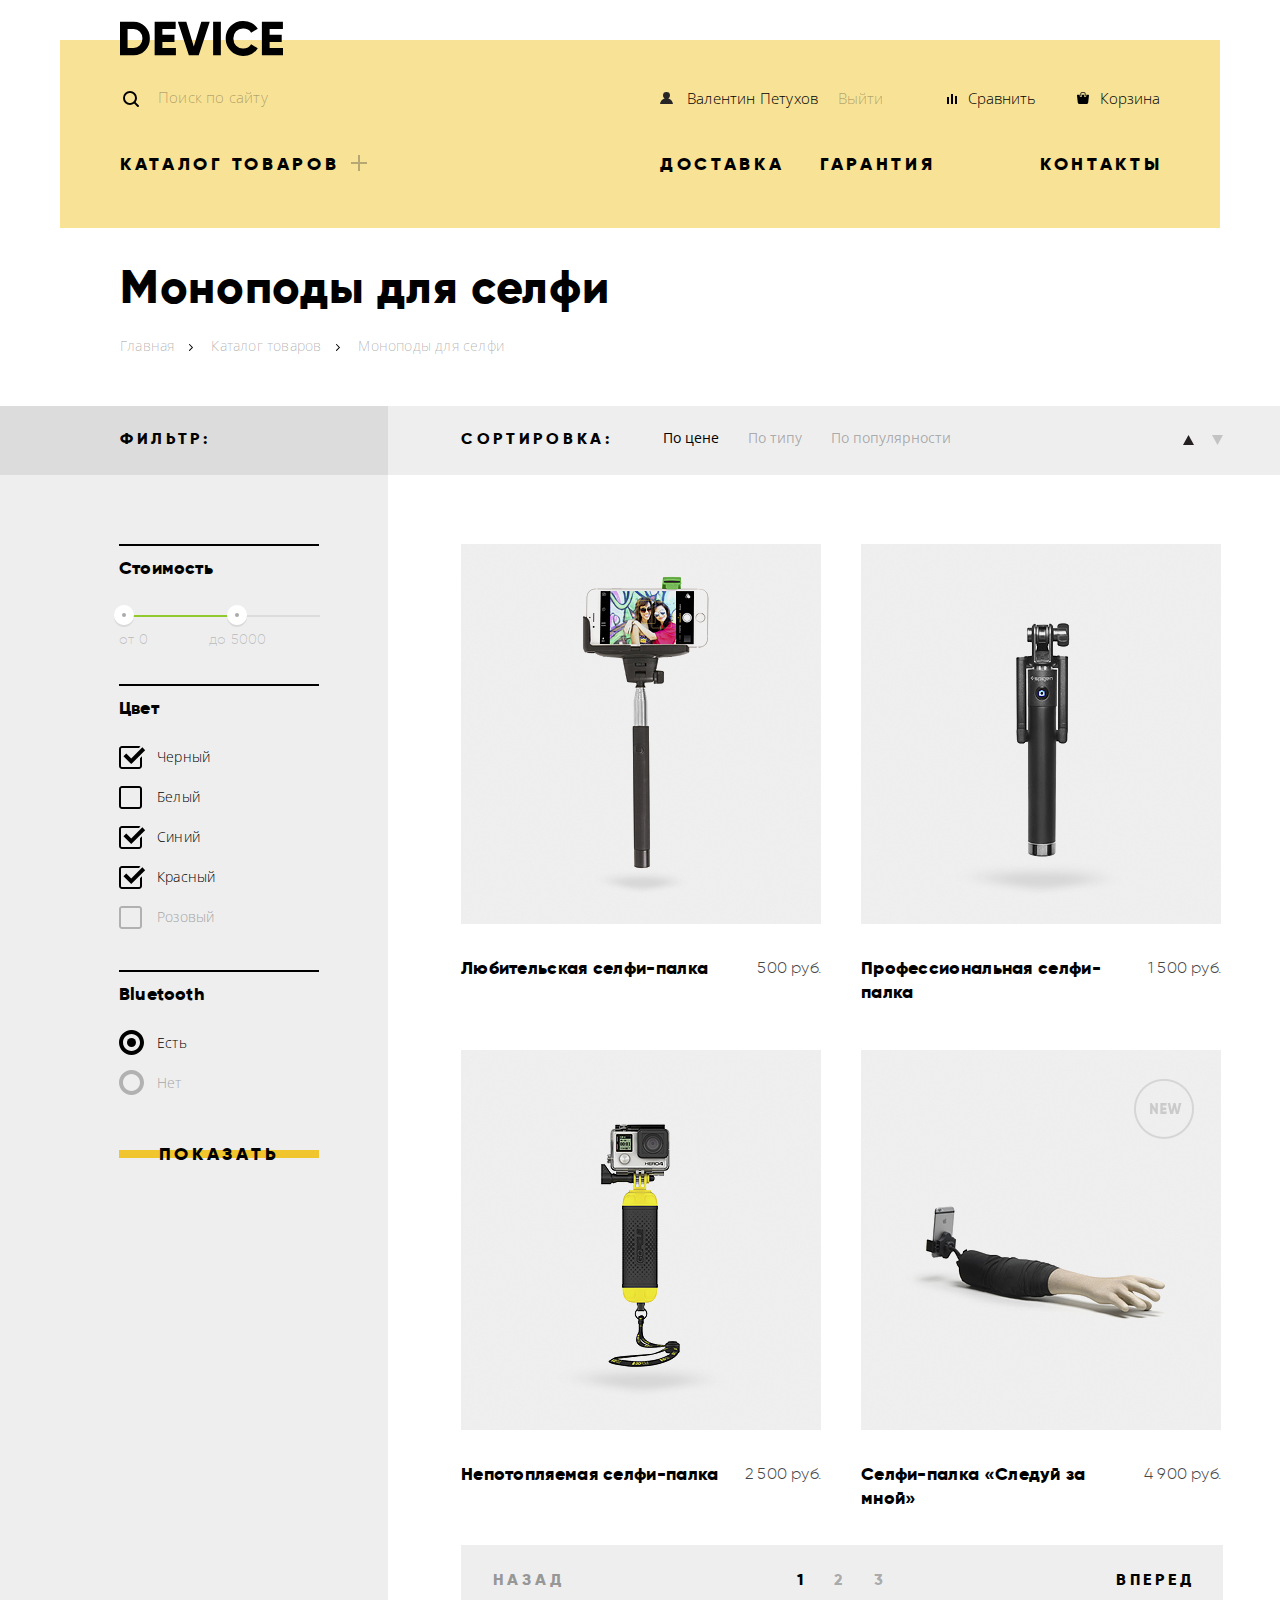
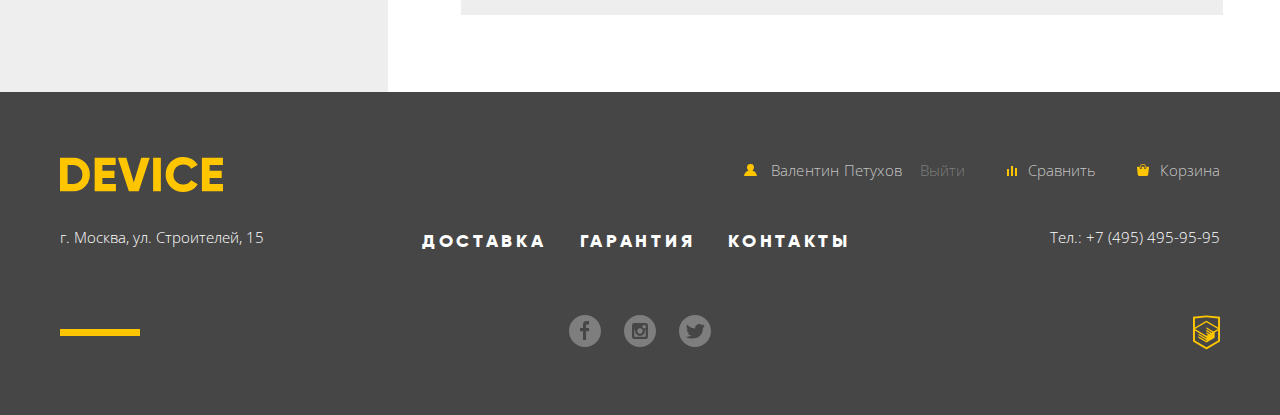
==== catalog.html @ 921cf460 "Добавляет и подключает минифицированный style.css" ====
<!DOCTYPE html>
<html lang="ru">
  <head>
    <meta charset="utf-8">
    <title>HTML Academy: Девайс - Каталог</title>
    <link href="https://fonts.googleapis.com/css?family=Open+Sans:300,400&display=swap&subset=cyrillic" rel="stylesheet">
    <link href="css/normalize.css" rel="stylesheet">
    <link href="css/style-min.css" rel="stylesheet">
  </head>
  <body>
    <header class="main-header container">
      <div class="background-wrapper">
        <nav class="main-index-navigation">
          <a class="header-logo" href="index.html">
            <img src="img/logo-device.svg" width="163" height="35" alt="Логотип интернет-магазина «Девайс»">
          </a>
        </nav>

        <div class="header-row header-first-row">
          <form class="site-search" action="https://echo.htmlacademy.ru" method="get">
            <input class="search-input" id="site-search-id" type="search" name="site-search" required>
            <label for="site-search-id">Поиск по сайту</label>
            <button class="search-button" type="submit" name="site-search-button"><span>Найти</span></button>
          </form>

          <div class="header-right-column">
            <div class="header-user-account">
              <a class="user-profile" href="#">Валентин Петухов</a>
              <a class="user-logout" href="#">Выйти</a>
            </div>
            <ul class="header-shoping-functions">
              <li class="compare-function-item"><a class="compare-link" href="#">Сравнить</a></li>
              <li class="shoping-function-item"><a class="cart-link" href="#">Корзина</a></li>
            </ul>
          </div>
        </div>

        <div class="header-row header-second-row">
          <nav class="main-site-navigation">
            <ul>
              <li class="header-catalog-menu"><a class="catalog-menu-link" href="#">Каталог товаров</a>
                <div class="products-navigation-wrapper">
                  <ul class="products-navigation">
                    <li><a href="#">Виртуальная реальность</a></li>
                    <li><a class="current-page">Моноподы для селфи</a></li>
                    <li><a href="#">Экшн-камеры</a></li>
                  </ul>
                  <ul class="products-navigation">
                    <li><a href="#">Фитнес-браслеты</a></li>
                    <li><a href="#">Умные часы</a></li>
                  </ul>
                  <ul class="products-navigation">
                    <li><a href="#">Квадрокоптеры</a></li>
                  </ul>
                </div>
              </li>
            </ul>
          </nav>

          <div class="header-right-column">
            <ul class="header-services">
              <li><a href="#">Доставка</a></li>
              <li><a href="#">Гарантия</a></li>
            </ul>

            <p class="header-contacts"><a href="#">Контакты</a></p>
          </div>
        </div>
      </div>
    </header>

    <main>
      <div class="container">
        <h1 class="page-title">Моноподы для селфи</h1>
        <ul class="breadcrumbs">
          <li><a href="index.html">Главная</a></li>
          <li><a href="catalog.html">Каталог товаров</a></li>
          <li class="breadcrumbs-current">Моноподы для селфи</li>
        </ul>
      </div>

      <div class="catalog-background-wrapper">
        <div class="container">
          <div class="catalog-columns-wrapper">
            <section class="filters">
              <h2>Фильтр:</h2>
              <form class="filters-form" action="https://echo.htmlacademy.ru" method="get">
                <fieldset class="price-filter">
                  <legend>Стоимость</legend>
                  <div class="range-filter">
                    <div class="range-filter-controls">
                      <div class="scale">
                        <div class="bar"></div>
                      </div>
                      <div class="toggle toggle-min"></div>
                      <div class="toggle toggle-max"></div>
                    </div>
                    <div class="range-filter-price">
                      <label class="min-price">от <input type="text" name="min-price" value="0"></label>
                      <label class="max-price">до <input type="text" name="max-price" value="5000"></label>
                    </div>
                  </div>
                </fieldset>

                <fieldset class="color-filter">
                  <legend>Цвет</legend>
                  <ul>
                    <li>
                      <input id="color-black-id" class="visually-hidden filter-input filter-input-checkbox" type="checkbox" name="color-black" checked>
                      <label for="color-black-id">Черный</label>
                    </li>
                    <li>
                      <input id="color-white-id" class="visually-hidden filter-input filter-input-checkbox" type="checkbox" name="color-white">
                      <label for="color-white-id">Белый</label>
                    </li>
                    <li>
                      <input id="color-blue-id" class="visually-hidden filter-input filter-input-checkbox" type="checkbox" name="color-blue" checked>
                      <label for="color-blue-id">Синий</label>
                    </li>
                    <li>
                      <input id="color-red-id" class="visually-hidden filter-input filter-input-checkbox" type="checkbox" name="color-red" checked>
                      <label for="color-red-id">Красный</label>
                    </li>
                    <li>
                      <input id="color-pink-id" class="visually-hidden filter-input filter-input-checkbox" type="checkbox" name="color-pink" disabled>
                      <label for="color-pink-id">Розовый</label>
                    </li>
                  </ul>
                </fieldset>

                <fieldset class="bluetooth-filter">
                  <legend>Bluetooth</legend>
                  <ul>
                    <li>
                      <input id="bluetooth-yes-id" class="visually-hidden filter-input filter-input-radio" type="radio" name="bluetooth-group" value="bluetooth-yes" checked>
                      <label for="bluetooth-yes-id">Есть</label>
                    </li>
                    <li>
                      <input id="bluetooth-no-id" class="visually-hidden filter-input filter-input-radio" type="radio" name="bluetooth-group" value="bluetooth-no" disabled>
                      <label for="bluetooth-no-id">Нет</label>
                    </li>
                  </ul>
                </fieldset>
                <button class="button filters-button" type="submit" name="filter-button"><span>Показать</span></button>
              </form>
            </section>

            <div class="catalog-right-column">
              <section class="sort">
                <h2>Сортировка:</h2>
                <ul class="sort-type-list">
                  <li class="sort-type-current"><a>По цене</a></li>
                  <li><a href="#">По типу</a></li>
                  <li><a href="#">По популярности</a></li>
                </ul>
                <ul class="sort-rank-list">
                  <li>
                    <a class="sort-rank-arrow-up sort-rank-current">
                      <span class="visually-hidden">По возрастанию</span>
                    </a>
                  </li>
                  <li>
                    <a class="sort-rank-arrow-down" href="#">
                      <span class="visually-hidden">По убыванию</span>
                    </a>
                  </li>
                </ul>
              </section>

              <div class="catalog-pagination-wrapper">
                <section class="catalog">
                  <h2 class="visually-hidden">Каталог товаров</h2>
                  <ul class="catalog-list">
                    <li class="catalog-item">
                      <div class="catalog-item-row">
                        <a class="catalog-item-heading" href="#"><h3>Любительская селфи-палка</h3></a>
                        <p class="catalog-item-price">500 руб.</p>
                      </div>
                      <div class="catalog-item-image">
                        <img src="img/product-selfie-amat.jpg" width="360" height="380" alt="Фотография любительской селфи-палки">
                        <ul class="catalog-item-hover">
                          <li><a class="button cart-button" href="#">В корзину</a></li>
                          <li><a class="compare" href="#">Добавить к сравнению</a></li>
                        </ul>
                      </div>
                    </li>
                    <li class="catalog-item catalog-selfie-pro">
                      <div class="catalog-item-row">
                        <a class="catalog-item-heading" href="#"><h3>Профессиональная селфи-палка</h3></a>
                        <p class="catalog-item-price">1 500 руб.</p>
                      </div>
                      <div class="catalog-item-image">
                        <img src="img/product-selfie-pro.jpg" width="360" height="380" alt="Фотография профессиональной селфи-палки">
                        <ul class="catalog-item-hover">
                          <li><a class="button cart-button" href="#">В корзину</a></li>
                          <li><a class="compare" href="#">Добавить к сравнению</a></li>
                        </ul>
                      </div>
                    </li>
                    <li class="catalog-item">
                      <div class="catalog-item-row">
                        <a class="catalog-item-heading" href="#"><h3>Непотопляемая селфи-палка</h3></a>
                        <p class="catalog-item-price">2 500 руб.</p>
                      </div>
                      <div class="catalog-item-image">
                        <img src="img/product-selfie-waterproof.jpg" width="360" height="380" alt="Фотография непотопляемой селфи-палки">
                        <ul class="catalog-item-hover">
                          <li><a class="button cart-button" href="#">В корзину</a></li>
                          <li><a class="compare" href="#">Добавить к сравнению</a></li>
                        </ul>
                      </div>
                    </li>
                    <li class="catalog-item catalog-item-new">
                      <div class="catalog-item-row">
                        <a class="catalog-item-heading" href="#"><h3>Селфи-палка «Следуй за мной»</h3></a>
                        <p class="catalog-item-price">4 900 руб.</p>
                      </div>
                      <div class="catalog-item-image">
                        <img src="img/product-selfie-followme.jpg" width="360" height="380" alt="Фотография профессиональной селфи-палки «Следуй за мной»">
                        <ul class="catalog-item-hover">
                          <li><a class="button cart-button" href="#">В корзину</a></li>
                          <li><a class="compare" href="#">Добавить к сравнению</a></li>
                        </ul>
                      </div>
                    </li>
                  </ul>
                </section>

                <div class="pagination">
                  <a class="pagination-button pagination-button-disabled">Назад</a>
                  <ul class="pagination-list">
                    <li class="pagination-item pagination-item-current"><a>1</a></li>
                    <li class="pagination-item"><a href="#">2</a></li>
                    <li class="pagination-item"><a href="#">3</a></li>
                  </ul>
                  <a class="pagination-button" href="#">Вперед</a>
                </div>
              </div>
            </div>
          </div>
        </div>
      </div>
    </main>

    <footer class="main-footer">
      <div class="container">
        <div class="footer-row footer-first-row">
          <a class="footer-logo" href="index.html">
            <img src="img/logo-device-orange.svg" width="163" height="35" alt="Логотип интернет-магазина «Девайс»">
          </a>

          <div class="footer-first-row-right-column">
            <div class="footer-user-account">
              <a class="user-profile" href="#">Валентин Петухов</a>
              <a class="user-logout" href="#">Выйти</a>
            </div>
            <ul class="footer-shoping-functions">
              <li class="compare-function-item">
                <a class="compare-link" href="#">Сравнить</a>
              </li>
              <li class="shoping-function-item">
                <a class="cart-link" href="#">Корзина</a>
              </li>
            </ul>
          </div>
        </div>

        <div class="footer-row footer-second-row">
          <div class="footer-adress">
            <p>г. Москва, ул. Строителей, 15</p>
          </div>

          <ul class="footer-info-menu">
            <li><a href="#">Доставка</a></li>
            <li><a href="#">Гарантия</a></li>
            <li><a href="#">Контакты</a></li>
          </ul>

          <div class="footer-communication">
            <a class="footer-phone-number" href="tel:+74954959595">Тел.: +7 (495) 495-95-95</a>
          </div>
        </div>

        <div class="footer-row footer-third-row">
          <ul class="footer-social">
            <li>
              <a class="social-button social-button-fb" href="#">
                <span class="visually-hidden">Фейсбук</span>
              </a>
            </li>
            <li>
              <a class="social-button social-button-inst" href="#">
                <span class="visually-hidden">Инстаграм</span>
              </a>
            </li>
            <li>
              <a class="social-button social-button-tw" href="#">
                <span class="visually-hidden">Твиттер</span>
              </a>
            </li>
          </ul>

          <a class="footer-copyright" href="https://htmlacademy.ru/intensive/htmlcss">
            <img src="img/logo-htmlacademy.svg" width="27" height="35" alt="Логотип «HTML Academy»">
          </a>
        </div>
      </div>
    </footer>
  </body>
</html>
---- css/style-min.css ----
@-webkit-keyframes autofill-search{to{color:inherit;background-color:#f7e296}}@-webkit-keyframes modal-open{0%{-webkit-transform:translateY(-2000px);transform:translateY(-2000px)}70%{-webkit-transform:translateY(30px);transform:translateY(30px)}90%{-webkit-transform:translateY(-10px);transform:translateY(-10px)}to{-webkit-transform:translateY(0);transform:translateY(0)}}@keyframes modal-open{0%{-webkit-transform:translateY(-2000px);transform:translateY(-2000px)}70%{-webkit-transform:translateY(30px);transform:translateY(30px)}90%{-webkit-transform:translateY(-10px);transform:translateY(-10px)}to{-webkit-transform:translateY(0);transform:translateY(0)}}@-webkit-keyframes modal-error{0%,to{-webkit-transform:translateX(0);transform:translateX(0)}10%,30%,50%,70%,90%{-webkit-transform:translateX(-10px);transform:translateX(-10px)}20%,40%,60%,80%{-webkit-transform:translateX(10px);transform:translateX(10px)}}@keyframes modal-error{0%,to{-webkit-transform:translateX(0);transform:translateX(0)}10%,30%,50%,70%,90%{-webkit-transform:translateX(-10px);transform:translateX(-10px)}20%,40%,60%,80%{-webkit-transform:translateX(10px);transform:translateX(10px)}}@-webkit-keyframes autofill-write{to{color:inherit;background-color:#fff}}@font-face{font-family:"Gilory";font-style:normal;font-weight:300;src:local("Gilory"),url(../fonts/gilroylight.woff2) format("woff2"),url(../fonts/gilroylight.woff) format("woff")}@font-face{font-family:"Gilory";font-style:normal;font-weight:800;src:local("Gilory"),url(../fonts/gilroyextrabold.woff2) format("woff2"),url(../fonts/gilroyextrabold.woff) format("woff")}body{min-width:1200px;margin:0;padding:0;font-family:"Open Sans",Arial,sans-serif;font-size:15px;line-height:30px;font-weight:300;color:#000;background-color:#fff}.container{width:1160px;margin:0 auto;padding:0 20px}a{text-decoration:none}img{max-width:100%;height:auto}.visually-hidden:not(:focus):not(:active),input[type=checkbox].visually-hidden,input[type=radio].visually-hidden{position:absolute;width:1px;height:1px;margin:-1px;border:0;padding:0;white-space:nowrap;-webkit-clip-path:inset(100%);clip-path:inset(100%);clip:rect(0 0 0 0);overflow:hidden}.button{display:inline-block;min-height:40px;padding:0;font-family:"Gilory",Arial,sans-serif;font-size:18px;line-height:24px;font-weight:800;color:#000;text-align:center;vertical-align:middle;text-transform:uppercase;letter-spacing:3.7px;background-color:transparent;background-image:-o-linear-gradient(transparent 16px,#f0c52e 16px,#f0c52e 24px,transparent 24px);background-image:linear-gradient(transparent 16px,#f0c52e 16px,#f0c52e 24px,transparent 24px);border:0;outline:0;cursor:pointer}.button>span,.search-button>span{position:relative;top:0;left:0}.button:focus,.button:hover,.categories-item a:active::before,.categories-item a:focus::before,.categories-item a:hover::before{background-color:#f0c52e}.button:active{color:rgba(0,0,0,.3)}.main-header{margin-top:21px}.main-header ul,main ul{margin:0;padding:0;list-style:none}.catalog h3,.main-header p{margin:0}.main-header a,.search-button{font:inherit;color:#000}.main-header a:focus,.main-header a:hover{color:rgba(0,0,0,.6)}.main-header a:active{color:rgba(0,0,0,.3)}.main-header .background-wrapper{background-color:#f7e296;background-image:-o-linear-gradient(#fff 19px,#f7e296 19px);background-image:linear-gradient(#fff 19px,#f7e296 19px)}.main-index-navigation{margin-bottom:19px}.main-header .header-logo{display:block;width:163px;height:35px;margin-left:60px}.header-logo img{width:163px;height:35px}.main-header .header-logo:focus,.main-header .header-logo:hover{opacity:.6}.header-logo img:active,.main-header .header-logo:active{opacity:.3}.main-header .header-logo-index:hover{opacity:1}.header-row{display:-webkit-box;display:-ms-flexbox;display:flex;-ms-flex-wrap:wrap;flex-wrap:wrap;-webkit-box-pack:justify;-ms-flex-pack:justify;justify-content:space-between;margin-right:60px;margin-left:60px}.header-first-row{margin-bottom:26px}.header-right-column,.site-search{display:-webkit-box;display:-ms-flexbox;display:flex}.header-right-column{-ms-flex-wrap:wrap;flex-wrap:wrap;-webkit-box-pack:justify;-ms-flex-pack:justify;justify-content:space-between;width:500px}.header-first-row .header-right-column{margin-top:8px}.site-search{position:relative;height:48px}.search-input{-webkit-box-sizing:border-box;box-sizing:border-box;padding-left:38px;padding-right:38px;width:356px;color:#000;background-color:#f7e296;border:0;border-bottom:2px solid transparent}.site-search::before{content:"";position:absolute;top:16px;left:3px;z-index:2;width:16px;height:16px;background-image:url(../img/icon-general-search.svg)}.search-input:invalid{-webkit-box-shadow:none;box-shadow:none;outline:0}.search-input::-webkit-search-cancel-button{display:none}.search-input::-ms-clear{width:0;height:0}.search-input:-webkit-autofill{-webkit-animation-name:autofill-search;-webkit-animation-fill-mode:both}.search-input[value=""]+label,.site-search label{position:absolute;top:7px;left:38px;color:rgba(0,0,0,.3);letter-spacing:.2px;pointer-events:none}.search-input:hover+label{color:rgba(0,0,0,.6)}.search-input:focus{color:#000;border-bottom:2px solid #000;outline:0}.search-input:focus+label,.search-input:valid+label{color:transparent}.search-button{display:none;padding:0 19px;text-align:center;vertical-align:middle;background-color:#f7e296;border:2px solid #000;cursor:pointer;outline:0}.search-button:focus,.search-button:hover{color:#fff;background-color:#000}.search-button:active{color:rgba(255,255,255,.3)}.search-button:active,.search-input:focus~.search-button{display:block}.search-button::before{content:"";position:absolute;bottom:0;left:0;z-index:1;display:none;width:356px;height:48px}.search-input:invalid~.search-button:active::before{display:block;background-color:#f7e296}.search-button:active::before{display:block;border-bottom:2px solid #000}.header-user-account{display:-webkit-box;display:-ms-flexbox;display:flex;-ms-flex-wrap:wrap;flex-wrap:wrap;width:260px}.header-user-account a:nth-child(2n-1){margin-right:20px;padding-left:27px;letter-spacing:.2px}.user-login,.user-profile{position:relative;display:block;margin-right:20px;padding-left:27px;letter-spacing:.2px}.user-login::before,.user-profile::before{content:"";position:absolute;top:9px;left:0;width:13px;height:12px;background-image:url(../img/icon-general-user.svg);background-repeat:no-repeat;background-position:0 0}.user-login:focus::before,.user-login:hover::before,.user-profile:focus::before,.user-profile:hover::before{opacity:.6}.user-login:active::before,.user-profile:active::before{opacity:.3}.categories-item a:active,.header-user-account .user-logout{color:rgba(0,0,0,.3)}.header-user-account .user-logout:focus,.header-user-account .user-logout:hover{color:#000}.header-user-account .user-logout:active{color:rgba(0,0,0,.5)}.header-shoping-functions{display:-webkit-box;display:-ms-flexbox;display:flex;-webkit-box-pack:justify;-ms-flex-pack:justify;justify-content:space-between;-ms-flex-wrap:wrap;flex-wrap:wrap;width:220px}.header-shoping-functions li:nth-child(2n){margin-right:0}.compare-function-item{margin-right:31px}.compare-function-item a,.shoping-function-item a{position:relative;display:block;padding-left:28px}.compare-link::before{content:"";position:absolute;top:11px;left:7px;width:10px;height:10px;background-image:url(../img/icon-general-compare.svg);background-repeat:no-repeat;background-position:0 0}.compare-link:focus::before,.compare-link:hover::before{opacity:.6}.compare-link:active::before{opacity:.3}.cart-link::before{content:"";position:absolute;top:9px;left:5px;width:12px;height:12px;background-image:url(../img/icon-general-cart.svg);background-repeat:no-repeat;background-position:0 0}.cart-link:focus::before,.cart-link:hover::before{opacity:.6}.cart-link:active::before,.categories-item-actioncam a:active::after,.categories-item-fittracker a:active::after,.categories-item-quadcopter a:active::after,.categories-item-selfie a:active::after,.categories-item-smartwatch a:active::after,.categories-item-vr a:active::after{opacity:.3}.header-second-row{padding-bottom:52px}.main-site-navigation{width:500px;margin-top:3px;margin-right:40px}.main-site-navigation ul{-ms-flex-wrap:wrap;flex-wrap:wrap}.header-catalog-menu{position:relative}.header-catalog-menu:hover .products-navigation-wrapper,.main-site-navigation ul{display:-webkit-box;display:-ms-flexbox;display:flex}.header-catalog-menu>a,.header-contacts a,.header-services a{font-family:"Gilory",Arial,sans-serif;font-size:18px;line-height:24px;font-weight:800;letter-spacing:3.7px;text-transform:uppercase}.catalog-menu-link{display:block;width:225px;padding-right:25px}.catalog-menu-link::after{content:"";position:absolute;top:3px;right:3px;width:16px;height:16px;background-image:url(../img/icon-general-plus.svg);background-repeat:no-repeat;background-position:0 0;opacity:.3}.header-catalog-menu .current-page,.header-catalog-menu .current-page:hover{color:rgba(0,0,0,.3);cursor:default}.products-navigation-wrapper{position:absolute;top:20px;left:-60px;z-index:2;display:none;-ms-flex-wrap:wrap;flex-wrap:wrap;-webkit-box-align:start;-ms-flex-align:start;align-items:flex-start;width:1040px;min-height:100px;padding:30px 60px 12px;background-color:#f7e296}.header-catalog-menu .products-navigation{width:200px;margin-bottom:20px}.products-navigation:first-child{margin-right:40px}.products-navigation li{margin-bottom:5px}.products-navigation a{display:block}.header-second-row .header-right-column{margin-top:3px}.header-contacts,.header-second-row .header-services{display:-webkit-box;display:-ms-flexbox;display:flex;-ms-flex-wrap:wrap;flex-wrap:wrap}.header-second-row .header-services{width:360px;margin-right:20px}.header-services a{display:block;width:140px;margin-right:20px}.header-contacts{width:120px}.header-contacts a{display:block}.promo-slider-table .parameters-row,main p{margin:0;color:#464646;letter-spacing:.2px}.promo-slider{position:relative;min-height:520px;margin-bottom:72px;background-color:#f7e296;background-image:-o-linear-gradient(#f7e296 111px,#fff 111px);background-image:linear-gradient(#f7e296 111px,#fff 111px)}.promo-slider-controls{position:absolute;top:327px;right:80px;z-index:1;display:-webkit-box;display:-ms-flexbox;display:flex;-webkit-box-pack:justify;-ms-flex-pack:justify;justify-content:space-between;width:81px}.promo-slider-button,.promo-slider-button-current{width:12px;height:12px;background-color:transparent;background-image:url(../img/icon-promoslider-button-off.svg);background-repeat:no-repeat;background-position:0 0;border:0;cursor:pointer}.promo-slider-button-current{background-image:url(../img/icon-promoslider-button-on.svg)}.promo-slides-item{position:relative;display:none;-webkit-box-pack:justify;-ms-flex-pack:justify;justify-content:space-between}.promo-slides-item-show{display:-webkit-box;display:-ms-flexbox;display:flex}.promo-slides-item::before{content:"";position:absolute;top:37px;right:460px;width:100px;height:7px;background-color:#fff}.promo-slides-item::after{content:"";position:absolute;top:60px;right:45px;font-family:"Gilory",Arial,sans-serif;font-size:179.2px;font-weight:800;color:#fff;letter-spacing:3.5px}.promo-slide-selfie::after{content:"01"}.promo-slide-fittracker::after{content:"02"}.promo-slide-quadcopter::after{content:"03"}.promo-image{-webkit-box-sizing:border-box;box-sizing:border-box;width:50%;text-align:center}.promo-selfie-image{padding-right:15px}.promo-selfie-image img{width:384px;height:486px}.promo-fittracker-image{padding-right:2px;padding-top:12px}.promo-fittracker-image img{width:345px;height:485px}.promo-quadcopter-image{padding-left:8px;padding-top:65px}.promo-quadcopter-image img{width:526px;height:334px}.promo-slider-right-column{-webkit-box-sizing:border-box;box-sizing:border-box;width:50%;padding-left:20px}.about-us h2,.categories-list a,.contacts h2,.promo-slider-slogan,.services-slider-heading,.shipping-companies-list{font-family:"Gilory",Arial,sans-serif;font-weight:800;color:#000}.promo-slider-table .values-row{font-family:"Gilory",Arial,sans-serif;color:#000}.promo-slider-slogan{position:relative;z-index:1;margin-top:79px;margin-bottom:19px;font-size:47px;line-height:56px;letter-spacing:.8px}.promo-slider-info{width:480px;margin-bottom:43px;letter-spacing:.1px}.promo-slide-fittracker .promo-slider-info,.promo-slide-quadcopter .promo-slider-info{width:455px}.promo-right-column-wrapper,.promo-slider-table tbody{display:-webkit-box;display:-ms-flexbox;display:flex;-webkit-box-orient:vertical;-webkit-box-direction:reverse;-ms-flex-direction:column-reverse;flex-direction:column-reverse}.promo-slider-table{border-collapse:collapse}.promo-slider-table td{width:157px}.promo-slider-table td:nth-child(2){width:137px}.promo-slider-table .parameters-row{font-size:13px;line-height:20px}.promo-slider-table .values-row{margin-bottom:5px;font-size:36px;line-height:48px;font-weight:300;letter-spacing:.2px}.promo-slide-info-button{width:220px;margin-bottom:50px;line-height:40px}.categories-of-products{margin-bottom:60px}.categories-list{display:-webkit-box;display:-ms-flexbox;display:flex;-webkit-box-pack:center;-ms-flex-pack:center;justify-content:center;-ms-flex-wrap:wrap;flex-wrap:wrap}.categories-item{position:relative;width:160px;margin-right:40px;margin-bottom:20px}.categories-item-quadcopter{margin-right:0}.categories-item a{display:block;font-size:18px;line-height:24px;letter-spacing:.2px}.categories-item-selfie a{width:125px;padding-right:35px}.categories-item a::before{content:"";display:block;width:160px;height:160px;margin-bottom:34px;background-color:rgba(240,197,46,.5)}.categories-item-actioncam a::after,.categories-item-selfie a::after,.categories-item-vr a::after{content:"";position:absolute;top:52px;left:31px;width:97px;height:55px;background-image:url(../img/icon-catolog-vr.svg);background-repeat:no-repeat;background-position:0 0}.categories-item-actioncam a::after,.categories-item-selfie a::after{top:41px;left:38px;width:86px;height:117px;background-image:url(../img/icon-catolog-selfie.svg)}.categories-item-actioncam a::after{top:38px;left:49px;width:71px;height:87px;background-image:url(../img/icon-catolog-actioncam.svg)}.categories-item-fittracker a::after,.categories-item-quadcopter a::after,.categories-item-smartwatch a::after{content:"";position:absolute;top:50px;left:28px;width:107px;height:65px;background-image:url(../img/icon-catalog-fittracker.svg);background-repeat:no-repeat;background-position:0 0}.categories-item-quadcopter a::after,.categories-item-smartwatch a::after{top:32px;left:55px;width:56px;height:98px;background-image:url(../img/icon-catolog-smartwatch.svg)}.categories-item-quadcopter a::after{top:49px;left:13px;width:132px;height:69px;background-image:url(../img/icon-catolog-quadcopter.svg)}.services-slider{margin-bottom:94px;padding-bottom:69px;background-color:#e5e5e5;background-image:-o-linear-gradient(#fff 100px,#e5e5e5 100px);background-image:linear-gradient(#fff 100px,#e5e5e5 100px)}.services-slider .container{display:-webkit-box;display:-ms-flexbox;display:flex}.services-slider-controls{width:277px;min-height:239px;padding-top:81px;border-right:7px solid #000}.services-slider-button{width:160px;margin-bottom:24px}.services-slider-button-current,.services-slider-button-current:hover,.services-slider-button:active{color:#f7e184;background-image:-webkit-gradient(linear,left top,left bottom,from(#000),to(#000));background-image:-o-linear-gradient(#000 0%,#000 100%);background-image:linear-gradient(#000 0%,#000 100%)}.services-slider-button-current,.services-slider-button-current:hover{width:277px;text-align:left;cursor:default}.services-slider-button-current span{display:inline-block;width:160px;line-height:40px;text-align:center;vertical-align:middle;background-color:#000}.services-list{padding-top:74px;padding-left:117px}.services-item{position:relative;display:none;padding-right:300px}.services-item-show{display:list-item}.services-item p{width:460px}.services-item-credit p{width:435px}.services-item-credit{padding-right:325px}.services-item-credit::after,.services-item-delivery::after,.services-item-warranty::after{content:"";position:absolute;top:11px;right:67px;width:136px;height:164px;background-image:url(../img/icon-serviceslider-delivery.svg);background-repeat:no-repeat;background-position:0 0}.services-item-credit::after,.services-item-warranty::after{top:-13px;right:47px;width:171px;height:195px;background-image:url(../img/icon-serviceslider-warranty.svg)}.services-item-credit::after{right:71px;width:156px;height:188px;background-image:url(../img/icon-serviceslider-credit.svg)}.about-us h2,.contacts h2,.services-slider-heading{margin:0;font-size:47px;line-height:48px;letter-spacing:.7px}.services-slider-heading{margin-bottom:31px}.brands-of-products{margin-bottom:83px}.brands-list{display:-webkit-box;display:-ms-flexbox;display:flex;-webkit-box-pack:center;-ms-flex-pack:center;justify-content:center;-ms-flex-wrap:wrap;flex-wrap:wrap}.brands-item{margin-right:40px}.brands-item img{width:260px;height:100px}.brands-item:nth-child(4n){margin-right:0}.brands-item a:active,.brands-item a:focus,.brands-item a:hover{display:block;background-color:transparent;background-position:0 0;background-repeat:no-repeat}.brands-item img:active,.brands-item img:focus,.brands-item img:hover{opacity:0}.brands-item-dji a:active,.brands-item-dji a:focus,.brands-item-dji a:hover{background-image:url(../img/brand-dji-color.png)}.brands-item-spgadgets a:active,.brands-item-spgadgets a:focus,.brands-item-spgadgets a:hover{background-image:url(../img/brand-spgadgets-color.png)}.brands-item-gopro a:active,.brands-item-gopro a:focus,.brands-item-gopro a:hover{background-image:url(../img/brand-gopro-color.png)}.brands-item-vive a:active,.brands-item-vive a:focus,.brands-item-vive a:hover{background-image:url(../img/brand-vive-color.png)}.brands-item a:active{opacity:.3}.info-columns{display:-webkit-box;display:-ms-flexbox;display:flex;-ms-flex-wrap:wrap;flex-wrap:wrap;margin-bottom:81px}.about-us,.contacts{position:relative;width:560px;padding-top:53px}.about-us::before,.contacts::before{content:"";position:absolute;top:0;left:0;width:80px;height:7px;background-color:#000}.about-us h2,.contacts h2{margin-bottom:43px}.about-us{margin-right:38px}.about-us p{width:460px;margin-bottom:31px;letter-spacing:.1px}.about-us .second-paragraph{margin-bottom:64px;letter-spacing:-.2px}.shipping-companies-list{margin-bottom:55px;font-size:16px;line-height:40px}.shipping-companies-list li{position:relative;padding-left:36px}.shipping-companies-list li::before{content:"";position:absolute;top:16px;left:0;width:4px;height:4px;border:2px solid #e5e5e5;border-radius:50%}.contacts p{margin-bottom:39px;letter-spacing:.1px}.contacts .map-link{display:block;margin-bottom:69px}.contacts .map-link,.map-link img{width:560px;height:222px}.info-sections-button{width:260px;line-height:40px}.filters h2,.filters-form legend,.page-title,.sort h2{font-family:"Gilory",Arial,sans-serif;font-weight:800;color:#000}.range-filter-price input,.range-filter-price label{font-family:"Gilory",Arial,sans-serif;color:#000}.catalog-item-price,.pagination{font-family:"Gilory",Arial,sans-serif}.pagination{font-weight:800;color:#000}.page-title{margin-top:35px;margin-left:60px;margin-bottom:23px;font-size:47px;line-height:48px;letter-spacing:.7px}.breadcrumbs{display:-webkit-box;display:-ms-flexbox;display:flex;-ms-flex-wrap:wrap;flex-wrap:wrap;margin-left:60px;margin-bottom:48px}.breadcrumbs li{position:relative;margin-right:37px;font-size:14px;line-height:24px;letter-spacing:.2px}.breadcrumbs li:last-child{margin-right:0}.breadcrumbs li::after{content:"";position:absolute;top:10px;right:-19px;width:4px;height:7px;background-image:url(../img/icon-breadcrumbs-arrow.svg);background-repeat:no-repeat;background-position:0 0}.breadcrumbs-current::after{display:none}.breadcrumbs a,.breadcrumbs-current{color:rgba(0,0,0,.3)}.breadcrumbs a:focus,.breadcrumbs a:hover{color:rgba(0,0,0,.6)}.breadcrumbs a:active{color:rgba(0,0,0,.1)}.breadcrumbs-current{cursor:default}.catalog-background-wrapper{background-color:#000;background-image:-o-linear-gradient(#dcdcdc 69px,#eee 69px),-o-linear-gradient(#eee 69px,#fff 69px);background-image:linear-gradient(#dcdcdc 69px,#eee 69px),linear-gradient(#eee 69px,#fff 69px);background-repeat:no-repeat,no-repeat;background-size:70% 100%,100% 100%}.catalog-columns-wrapper{display:-webkit-box;display:-ms-flexbox;display:flex}.filters,.pagination,.sort{background-color:#eee}.filters h2,.sort h2{min-height:48px;margin:0;font-size:16px;line-height:24px;text-transform:uppercase;letter-spacing:3.7px}.filters h2{width:268px;margin-bottom:69px;padding-top:21px;padding-left:60px;background-color:#dcdcdc}.filters-form{position:relative;padding-top:12px}.filters-form fieldset{position:relative;margin:0 0 10px;padding:0 0 35px;border:0}.filters-form .color-filter::after,.filters-form .price-filter::after,.filters-form::before{content:"";position:absolute;left:59px;width:200px;height:2px;background-color:#000}.filters-form::before{top:0}.filters-form .color-filter::after,.filters-form .price-filter::after{bottom:0}.filters-form legend{font-size:18px;line-height:24px;letter-spacing:.2px}.filters-form label{font-size:14px;line-height:40px;letter-spacing:.2px;cursor:pointer}.filters-form input:disabled+label{color:#a6a6a6;cursor:default}.filters-form .price-filter{padding-left:54px}.price-filter legend{margin-left:5px;margin-bottom:25px}.range-filter-controls{position:relative;width:200px;padding:10px 6px}.range-filter-controls .scale{height:2px;background-color:#dbdbdb}.range-filter-controls .bar{width:60%;height:2px;background-color:#91c92f}.range-filter-controls .toggle{position:absolute;top:0;left:0;width:20px;height:23px;background-image:url(../img/icon-filter-slider.svg);background-repeat:no-repeat;background-position:0 0;cursor:pointer}.range-filter-controls .toggle-min{top:0;left:113px}.range-filter-price,.range-filter-price label{display:-webkit-box;display:-ms-flexbox;display:flex}.range-filter-price{width:200px;margin-left:5px}.range-filter-price input,.range-filter-price label{font-size:14px;line-height:24px;font-weight:300;color:rgba(0,0,0,.2)}.range-filter-price label{width:90px;cursor:default}.range-filter-price input{-webkit-box-sizing:border-box;box-sizing:border-box;width:65px;height:24px;margin-left:3px;background-color:#eee;border:0}.filters-form .bluetooth-filter,.filters-form .color-filter{padding-left:59px}.bluetooth-filter legend,.color-filter legend{margin-bottom:17px}.bluetooth-filter label,.color-filter label{display:block;padding-left:38px}.bluetooth-filter li,.color-filter li{position:relative}.filter-input-checkbox+label::before{content:"";position:absolute;top:9px;left:0;width:23px;height:23px;background-image:url(../img/icon-filter-checkbox-off.svg);background-repeat:no-repeat;background-position:0 0}.filter-input-checkbox:checked+label::before{width:27px;background-image:url(../img/icon-filter-checkbox-on.svg)}.filter-input-checkbox:focus+label::before,.filter-input-checkbox:hover+label::before{opacity:.6}.filter-input-checkbox:active+label::before{width:27px;background-image:url(../img/icon-filter-checkbox-on.svg);opacity:1}.filter-input-checkbox:checked:active+label::before{background-image:url(../img/icon-filter-checkbox-off.svg)}.filter-input-checkbox:disabled+label::before{opacity:.25;cursor:default}.filter-input-checkbox:checked:disabled+label::before{width:27px;background-image:url(../img/icon-filter-checkbox-on.svg)}.filters-form .bluetooth-filter{padding-bottom:0;margin-bottom:31px}.filter-input-radio+label::before{content:"";position:absolute;top:7px;left:0;width:25px;height:25px;background-image:url(../img/icon-filter-radio-off.svg);background-repeat:no-repeat;background-position:0 0}.filter-input-radio:checked+label::before{background-image:url(../img/icon-filter-radio-on.svg)}.filter-input-radio:focus+label::before,.filter-input-radio:hover+label::before{opacity:.6}.filter-input-radio:active+label::before{background-image:url(../img/icon-filter-radio-on.svg);opacity:1}.filter-input-radio:checked:active+label::before{background-image:url(../img/icon-filter-radio-off.svg)}.filter-input-radio:disabled+label::before{background-image:url(../img/icon-filter-radio-off.svg);opacity:.25;cursor:default}.filter-input-radio:checked:disabled+label::before{background-image:url(../img/icon-filter-radio-on.svg)}.filters-button{width:200px;margin-left:59px}.sort{padding-top:21px}.sort h2{margin-right:50px;padding-left:73px}.sort,.sort-type-list{display:-webkit-box;display:-ms-flexbox;display:flex}.sort-rank-list,.sort-type-list{-ms-flex-wrap:wrap;flex-wrap:wrap}.sort-type-list{width:500px;margin-right:20px}.sort-type-list li{margin-right:29px}.sort-type-list a{display:block;margin-top:2px;font-size:14px;line-height:18px;font-weight:400;letter-spacing:0;color:rgba(0,0,0,.3)}.sort-type-list a:focus,.sort-type-list a:hover{color:rgba(0,0,0,.6)}.catalog-list a,.sort-type-current a,.sort-type-current a:hover,.sort-type-list a:active{color:#000}.sort-rank-list{display:-webkit-box;display:-ms-flexbox;display:flex;-webkit-box-pack:justify;-ms-flex-pack:justify;justify-content:space-between;width:40px}.sort-rank-arrow-down,.sort-rank-arrow-up{display:block;width:11px;height:10px;margin-top:8px;background-image:url(../img/icon-sort-up-arrow.svg);background-repeat:no-repeat;background-position:0 0;opacity:.2}.sort-rank-arrow-down{background-image:url(../img/icon-sort-down-arrow.svg)}.sort-rank-current{opacity:1}.sort-rank-arrow-down:focus,.sort-rank-arrow-down:hover{opacity:.4}.sort-rank-arrow-down:active{opacity:1}.catalog-pagination-wrapper{padding-bottom:77px;padding-left:73px;background-color:#fff}.catalog{padding-top:69px}.catalog-item,.catalog-list{display:-webkit-box;display:-ms-flexbox;display:flex}.catalog-list{-ms-flex-wrap:wrap;flex-wrap:wrap;-webkit-box-pack:justify;-ms-flex-pack:justify;justify-content:space-between;width:760px}.catalog-item-heading h3:active,.catalog-list a:active{color:rgba(0,0,0,.3)}.catalog-list h3{font-family:"Gilory",Arial,sans-serif;font-size:18px;font-weight:800;line-height:24px;letter-spacing:.3px}.catalog-item{-webkit-box-orient:vertical;-webkit-box-direction:normal;-ms-flex-direction:column;flex-direction:column;width:360px;margin-bottom:46px}.catalog-item,.catalog-item-new{position:relative}.catalog-item-new::before{content:"";position:absolute;top:28px;right:27px;width:60px;height:61px;background-image:url(../img/icon-product-new.png);background-repeat:no-repeat;background-position:0 0}.catalog-item:nth-last-child(-n+2){margin-bottom:35px}.catalog-item-row{display:-webkit-box;display:-ms-flexbox;display:flex;-webkit-box-pack:justify;-ms-flex-pack:justify;justify-content:space-between;-webkit-box-ordinal-group:2;-ms-flex-order:1;order:1}.catalog-item-heading{width:261px}.catalog-selfie-pro .catalog-item-heading{width:240px;padding-right:20px}.catalog-item-price{font-size:16px;line-height:24px;font-weight:300;color:#464646}.catalog-item-image{margin-bottom:32px;height:380px}.catalog-item-hover,.catalog-item-image img{width:360px;height:380px}.catalog-item-hover{position:absolute;top:0;left:0;display:none;-webkit-box-orient:vertical;-webkit-box-direction:normal;-ms-flex-direction:column;flex-direction:column;-webkit-box-pack:center;-ms-flex-pack:center;justify-content:center;-webkit-box-align:center;-ms-flex-align:center;align-items:center;background-color:rgba(238,238,238,.7)}.catalog-item-image:hover .catalog-item-hover{display:-webkit-box;display:-ms-flexbox;display:flex;cursor:pointer}.catalog-item-hover .cart-button{width:200px;margin-top:43px;margin-bottom:6px;line-height:40px}.catalog-item-hover .compare{font-size:13px;line-height:36px;letter-spacing:.2px;color:rgba(0,0,0,.5)}.catalog-item-hover .compare:focus,.catalog-item-hover .compare:hover{color:#000}.catalog-item-hover .compare:active{color:rgba(0,0,0,.2)}.pagination{display:-webkit-box;display:-ms-flexbox;display:flex;-webkit-box-pack:justify;-ms-flex-pack:justify;justify-content:space-between;-webkit-box-align:center;-ms-flex-align:center;align-items:center;min-height:70px;font-size:16px;line-height:24px;text-transform:uppercase;letter-spacing:3.7px}.pagination-button{-ms-flex-negative:0;flex-shrink:0;width:135px;padding:22px 0;text-align:center;color:#000}.pagination-button:focus,.pagination-button:hover{background-color:#d9d9d9}.pagination-button:active,.pagination-item a{color:rgba(0,0,0,.3)}.pagination .pagination-button-disabled,.pagination .pagination-button-disabled:hover{color:#979797;background-color:#eee;cursor:default}.pagination-list{display:-webkit-box;display:-ms-flexbox;display:flex;-webkit-box-pack:center;-ms-flex-pack:center;justify-content:center;-ms-flex-wrap:wrap;flex-wrap:wrap;min-width:90px;max-width:440px}.pagination-item{margin-right:27px}.pagination-item:last-child,.pagination-item:nth-child(12n){margin-right:0}.pagination-item a:focus,.pagination-item a:hover{color:rgba(0,0,0,.6)}.pagination-item a:active{color:#000}.pagination-item-current a,.pagination-item-current a:focus,.pagination-item-current a:hover{color:#000;cursor:default}.main-footer{background-color:#464646}.footer-first-row a,.footer-phone-number,.main-footer p{margin:0;color:#fff}.main-footer ul{margin:0;padding:0;list-style:none}.footer-row{display:-webkit-box;display:-ms-flexbox;display:flex;-webkit-box-pack:justify;-ms-flex-pack:justify;justify-content:space-between;-ms-flex-wrap:wrap;flex-wrap:wrap}.footer-first-row{padding-top:63px;margin-bottom:30px}.footer-first-row a{color:rgba(255,255,255,.7)}.footer-first-row a:focus,.footer-first-row a:hover{color:#fff}.footer-first-row a:active{color:rgba(255,255,255,.3)}.main-footer .footer-logo{display:block;width:163px;height:35px;margin-top:2px}.footer-logo img{width:163px;height:35px}.footer-first-row .footer-logo:focus,.footer-first-row .footer-logo:hover{opacity:.6}.footer-first-row .footer-logo:active,.footer-logo img:active{opacity:.3}.main-footer .footer-logo-index:hover{opacity:1}.footer-first-row-right-column,.footer-user-account{display:-webkit-box;display:-ms-flexbox;display:flex;-webkit-box-pack:end;-ms-flex-pack:end;justify-content:flex-end;width:800px}.footer-user-account{-ms-flex-wrap:wrap;flex-wrap:wrap;width:575px}.footer-user-account a{margin-right:35px;padding-left:28px}.footer-user-account .user-login::before,.footer-user-account .user-profile::before{left:1px;background-image:url(../img/icon-general-user-orange.svg);background-repeat:no-repeat;background-position:0 0}.footer-user-account .user-profile{margin-right:18px}.footer-user-account .user-logout{padding-left:0;color:rgba(255,255,255,.3)}.footer-user-account .user-logout:focus,.footer-user-account .user-logout:hover{color:#fff}.footer-user-account .user-logout:active{color:rgba(255,255,255,.5)}.footer-shoping-functions{display:-webkit-box;display:-ms-flexbox;display:flex;-webkit-box-pack:justify;-ms-flex-pack:justify;justify-content:space-between;-ms-flex-wrap:wrap;flex-wrap:wrap;width:220px}.footer-shoping-functions li:nth-child(2n){margin-right:0}.footer-shoping-functions .cart-link::before,.footer-shoping-functions .compare-link::before{background-image:url(../img/icon-general-compare-orange.svg);background-repeat:no-repeat;background-position:0 0}.footer-shoping-functions .cart-link::before{background-image:url(../img/icon-general-cart-orange.svg)}.footer-second-row{margin-bottom:62px}.footer-second-row a{letter-spacing:3.7px;text-transform:uppercase;color:#fff}.footer-second-row a:focus,.footer-second-row a:hover{color:rgba(255,255,255,.7)}.footer-second-row a:active,.footer-third-row a{color:rgba(255,255,255,.3)}.footer-communication,.main-footer .footer-info-menu{display:-webkit-box;display:-ms-flexbox;display:flex;-ms-flex-wrap:wrap;flex-wrap:wrap}.main-footer .footer-info-menu{width:470px;margin-top:7px;font-family:"Gilory",Arial,sans-serif;font-size:18px;line-height:24px;font-weight:800}.footer-info-menu li{margin-right:33px}.footer-communication{-webkit-box-orient:vertical;-webkit-box-direction:normal;-ms-flex-direction:column;flex-direction:column;-webkit-box-align:end;-ms-flex-align:end;align-items:flex-end}.main-footer .footer-phone-number{letter-spacing:0;text-transform:none}.footer-third-row{position:relative;-webkit-box-pack:start;-ms-flex-pack:start;justify-content:flex-start;padding-bottom:58px}.footer-third-row::before{content:"";position:absolute;top:14px;left:0;width:80px;height:7px;background-color:#ffc600}.footer-third-row a:focus,.footer-third-row a:hover{color:rgba(255,255,255,.6)}.footer-third-row a:active{color:rgba(255,255,255,.1)}.main-footer .footer-social{width:440px;margin-left:360px;margin-right:333px;text-align:center}.footer-social li{display:inline-block;margin-right:19px;margin-bottom:10px;vertical-align:top}.footer-social li:last-child,.footer-social li:nth-child(8n){margin-right:0}.social-button{display:block;width:32px;height:32px;opacity:.3}.social-button:focus,.social-button:hover{opacity:.6}.social-button:active{opacity:.1}.social-button-fb,.social-button-inst,.social-button-tw{background-image:url(../img/icon-social-fb.svg);background-repeat:no-repeat;background-position:0 0}.social-button-inst,.social-button-tw{background-image:url(../img/icon-social-inst.svg)}.social-button-tw{background-image:url(../img/icon-social-tw.svg)}.footer-copyright{display:block;opacity:1}.footer-copyright,.footer-copyright img{width:27px;height:35px}.footer-copyright:focus,.footer-copyright:hover{opacity:.6}.footer-copyright img:active,.footer-copyright:active{opacity:.3}.modal{position:fixed;top:50%;left:50%;margin-top:-280px;margin-left:-480px;z-index:10;display:none;background-color:#fff;-webkit-box-shadow:0 10px 20px 0 rgba(4,6,6,.2);box-shadow:0 10px 20px 0 rgba(4,6,6,.2)}.modal-show{display:block;-webkit-animation:modal-open .6s;animation:modal-open .6s}.modal-error{-webkit-animation:modal-error .6s;animation:modal-error .6s}.modal-close{position:absolute;top:22px;right:20px;width:55px;height:55px;background-image:url(../img/icon-modal-close.svg);background-repeat:no-repeat;background-position:0 0;background-color:transparent;border:0;opacity:.5;cursor:pointer}.modal-close:hover{opacity:1}.modal-close:focus{opacity:.3}.modal-write-us{width:758px;padding:92px 100px 77px}.modal-write-us p{margin:0}.write-us-form-wrapper{display:-webkit-box;display:-ms-flexbox;display:flex;margin-bottom:33px}.write-us-form .user-info{width:360px;margin-right:40px}.user-info:last-child{margin-right:0}.write-us-form label{display:inline-block;margin-bottom:8px;font-family:"Gilory",Arial,sans-serif;font-size:18px;line-height:24px;font-weight:800;vertical-align:top}.write-us-input,.write-us-textarea{-webkit-box-sizing:border-box;box-sizing:border-box;width:100%;padding:10px 18px;font-size:14px;line-height:18px;font-weight:400;border:3px solid #f7e296}.write-us-input{height:50px}.write-us-textarea{height:156px}.write-us-input:invalid,.write-us-textarea:invalid{color:rgba(70,70,70,.4);background-color:rgba(229,229,229,.5);-webkit-box-shadow:none;box-shadow:none;border:3px solid transparent}.write-us-input::-webkit-search-cancel-button{display:none}.write-us-input::-ms-clear{width:0;height:0}.write-us-input:-webkit-autofill{-webkit-animation-name:autofill-write;-webkit-animation-fill-mode:both}.write-us-input:hover,.write-us-textarea:hover{background-color:rgba(229,229,229,.8)}.write-us-input:valid:hover,.write-us-textarea:valid:hover{background-color:#fff}.write-us-form input:focus,.write-us-form textarea:focus{color:#464646;background-color:#fff;border-color:#f7e296;outline:0}.write-us-form .textarea-wrapper{margin-bottom:35px}.textarea-wrapper label{letter-spacing:.3px}.write-us-form .invalid-value,.write-us-form .invalid-value:not(:focus):hover{background-color:#f6dada}.write-us-form .invalid-value:not(:focus){border-color:transparent}.write-us-button{width:200px}.modal-map{width:960px;height:560px}.modal-map iframe{border:0}
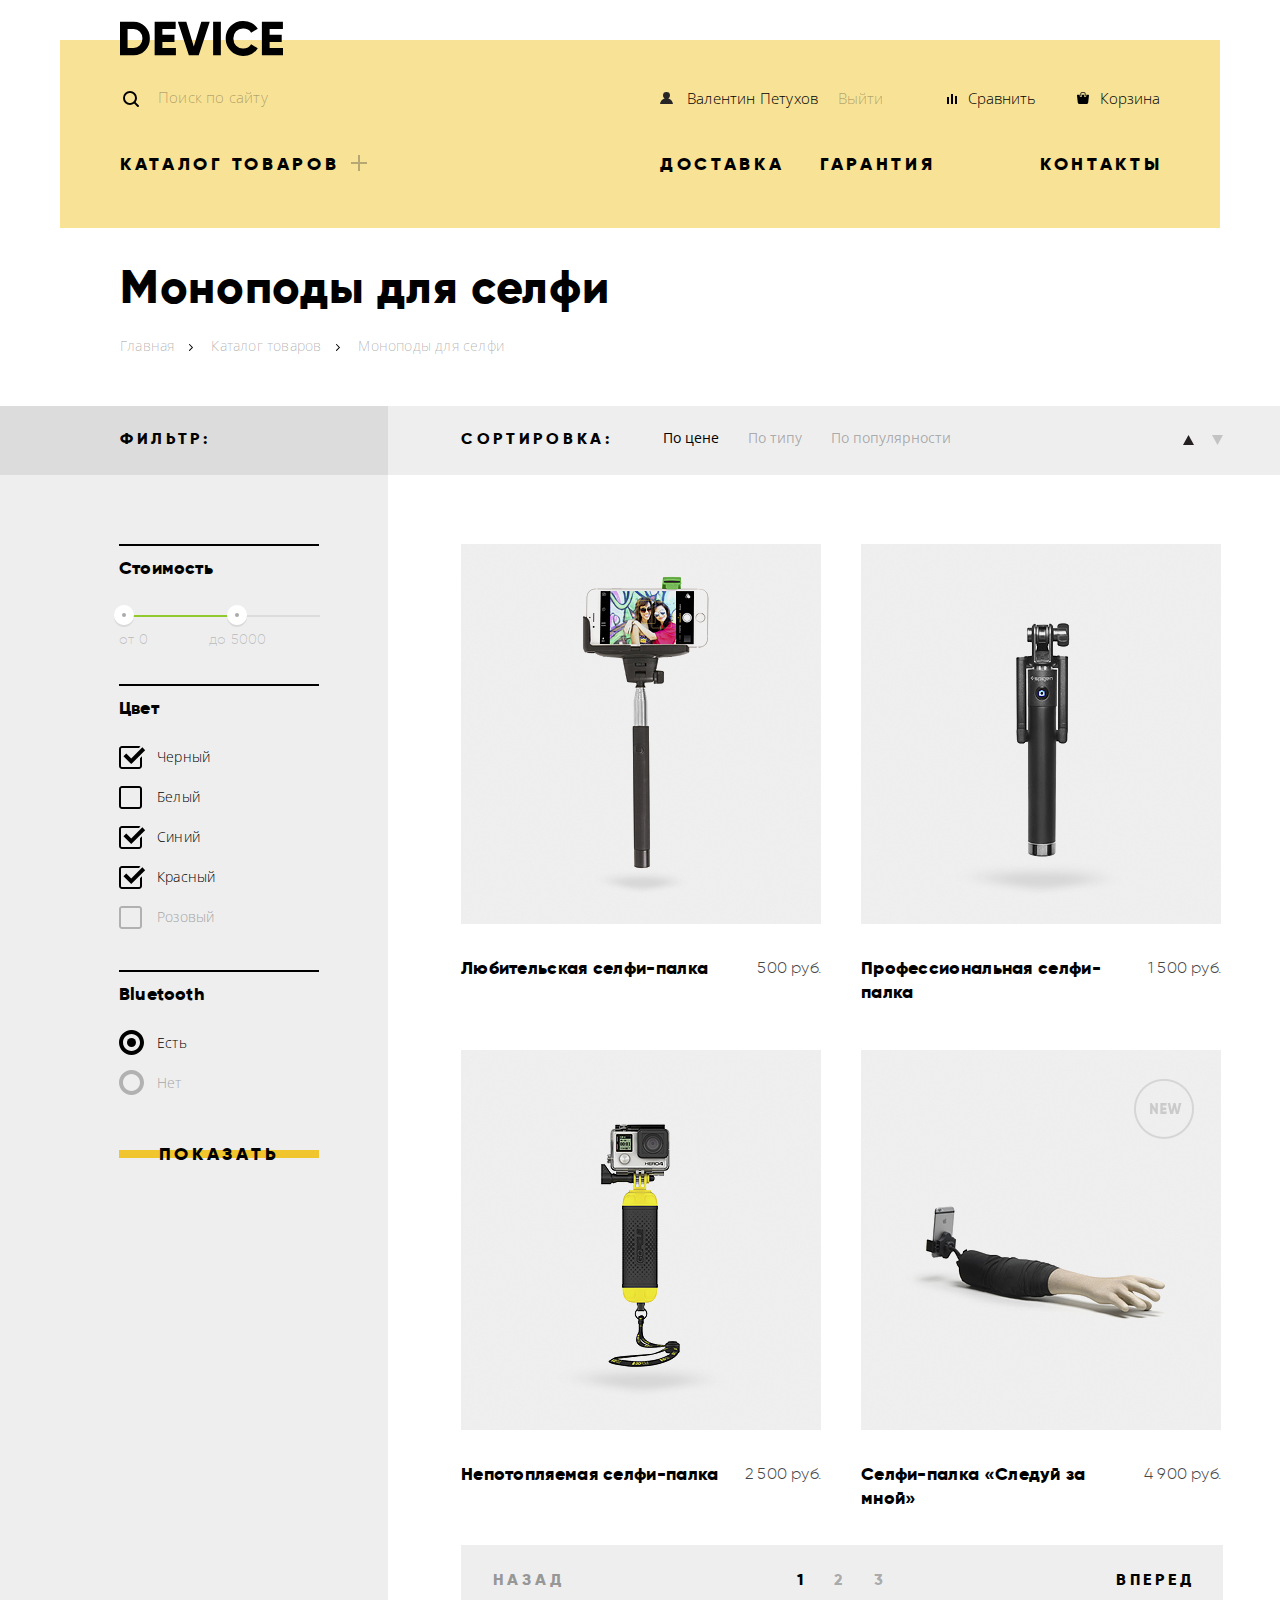
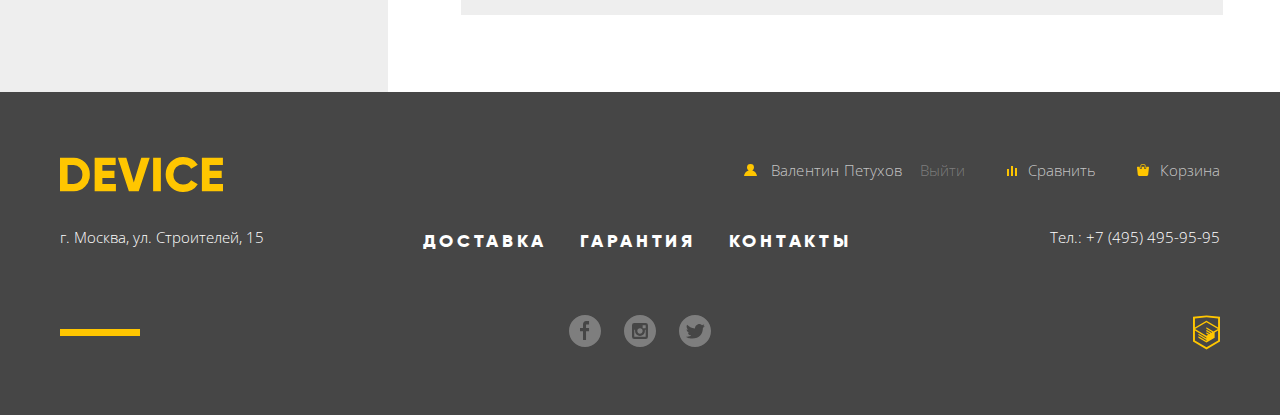
==== commit 4efdee86: "Исправляет отсутствие переноса у footer-adress" ====
--- a/catalog.html
+++ b/catalog.html
@@ -5,7 +5,7 @@
     <title>HTML Academy: Девайс - Каталог</title>
     <link href="https://fonts.googleapis.com/css?family=Open+Sans:300,400&display=swap&subset=cyrillic" rel="stylesheet">
     <link href="css/normalize.css" rel="stylesheet">
-    <link href="css/style-min.css" rel="stylesheet">
+    <link href="css/style.css" rel="stylesheet">
   </head>
   <body>
     <header class="main-header container">
--- a/css/style.css
+++ b/css/style.css
@@ -0,0 +1,2821 @@
+/* FONTS */
+@font-face {
+  font-family: "Gilory";
+  font-style: normal;
+  font-weight: 300;
+  src:
+    local("Gilory"),
+    url("../fonts/gilroylight.woff2") format("woff2"),
+    url("../fonts/gilroylight.woff") format("woff");
+}
+
+@font-face {
+  font-family: "Gilory";
+  font-style: normal;
+  font-weight: 800;
+  src:
+    local("Gilory"),
+    url("../fonts/gilroyextrabold.woff2") format("woff2"),
+    url("../fonts/gilroyextrabold.woff") format("woff");
+}
+
+/* GLOBAL */
+body {
+  min-width: 1200px;
+  margin: 0;
+  padding: 0;
+
+  font-family: "Open Sans", Arial, sans-serif;
+  font-size: 15px;
+  line-height: 30px;
+  font-weight: 300;
+  color: #000000;
+
+  background-color: #ffffff;
+}
+
+.container {
+  width: 1160px;
+  margin: 0 auto;
+  padding: 0 20px;
+}
+
+a {
+  text-decoration: none;
+}
+
+img {
+  max-width: 100%;
+  height: auto;
+}
+
+.visually-hidden:not(:focus):not(:active),
+input[type="checkbox"].visually-hidden,
+input[type="radio"].visually-hidden {
+  position: absolute;
+
+  width: 1px;
+  height: 1px;
+  margin: -1px;
+  border: 0;
+  padding: 0;
+
+  white-space: nowrap;
+
+  -webkit-clip-path: inset(100%);
+
+          clip-path: inset(100%);
+  clip: rect(0 0 0 0);
+  overflow: hidden;
+}
+
+.button {
+  display: inline-block;
+  min-height: 40px;
+  padding: 0;
+
+  font-family: "Gilory", Arial, sans-serif;
+  font-size: 18px;
+  line-height: 24px;
+  font-weight: 800;
+  color: #000000;
+  text-align: center;
+  vertical-align: middle;
+  text-transform: uppercase;
+  letter-spacing: 3.7px;
+
+  background-color: transparent;
+  background-image: -o-linear-gradient(transparent 16px, #f0c52e 16px, #f0c52e 24px, transparent 24px);
+  background-image: linear-gradient(transparent 16px, #f0c52e 16px, #f0c52e 24px, transparent 24px);
+  border: none;
+  outline: none;
+
+  cursor: pointer;
+}
+
+.button > span {
+  position: relative;
+  top: 0;
+  left: 0;
+}
+
+.button:hover,
+.button:focus {
+  background-color: #f0c52e;
+}
+
+.button:active {
+  color: rgba(0, 0, 0, 0.3);
+}
+
+/* MAIN-HEADER */
+/* Общие*/
+.main-header {
+  margin-top: 21px;
+}
+
+.main-header ul {
+  margin: 0;
+  padding: 0;
+
+  list-style: none;
+}
+
+.main-header p {
+  margin: 0;
+}
+
+.main-header a,
+.search-button {
+  font: inherit;
+  color: #000000;
+}
+
+.main-header a:hover,
+.main-header a:focus {
+  color: rgba(0, 0, 0, 0.6);
+}
+
+.main-header a:active {
+  color: rgba(0, 0, 0, 0.3);
+}
+
+.main-header .background-wrapper {
+  background-color: #f7e296;
+  background-image: -o-linear-gradient(#ffffff 19px, #f7e296 19px);
+  background-image: linear-gradient(#ffffff 19px, #f7e296 19px);
+}
+
+/* Логотип */
+.main-index-navigation {
+  margin-bottom: 19px;
+}
+
+.main-header .header-logo {
+  display: block;
+  width: 163px;
+  height: 35px;
+  margin-left: 60px;
+}
+
+.header-logo img {
+  width: 163px;
+  height: 35px;
+}
+
+.main-header .header-logo:hover,
+.main-header .header-logo:focus {
+  opacity: 0.6;
+}
+
+.main-header .header-logo:active,
+.header-logo img:active {
+  opacity: 0.3;
+}
+
+.main-header .header-logo-index:hover {
+  opacity: 1;
+}
+
+/* Строки */
+.header-row {
+  display: -webkit-box;
+  display: -ms-flexbox;
+  display: flex;
+  -ms-flex-wrap: wrap;
+      flex-wrap: wrap;
+  -webkit-box-pack: justify;
+      -ms-flex-pack: justify;
+          justify-content: space-between;
+  margin-right: 60px;
+  margin-left: 60px;
+}
+
+/* 1-я строка */
+.header-first-row {
+  margin-bottom: 26px;
+}
+
+.header-right-column {
+  display: -webkit-box;
+  display: -ms-flexbox;
+  display: flex;
+  -ms-flex-wrap: wrap;
+      flex-wrap: wrap;
+  -webkit-box-pack: justify;
+      -ms-flex-pack: justify;
+          justify-content: space-between;
+  width: 500px;
+}
+
+.header-first-row .header-right-column {
+  margin-top: 8px;
+}
+
+/* 1-я строка - Форма поиска */
+.site-search {
+  position: relative;
+
+  display: -webkit-box;
+
+  display: -ms-flexbox;
+
+  display: flex;
+  height: 48px;
+}
+
+.search-input {
+  -webkit-box-sizing: border-box;
+          box-sizing: border-box;
+  padding-left: 38px;
+  padding-right: 38px;
+  width: 356px;
+
+  color: rgba(0, 0, 0, 1);
+
+  background-color: #f7e296;
+
+  border: none;
+  border-bottom: 2px solid transparent;
+}
+
+.site-search::before {
+  content: "";
+  position: absolute;
+  top: 16px;
+  left: 3px;
+  z-index: 2;
+
+  width: 16px;
+  height: 16px;
+
+  background-image: url("../img/icon-general-search.svg");
+}
+
+.search-input:invalid {
+  -webkit-box-shadow: none;
+          box-shadow: none;
+
+  outline:none;
+}
+
+.search-input::-webkit-search-cancel-button {
+  display: none;
+}
+
+.search-input::-ms-clear {
+  width: 0;
+  height: 0;
+}
+
+@-webkit-keyframes autofill-search {
+  to {
+    color: inherit;
+
+    background-color: #f7e296;
+  }
+}
+
+.search-input:-webkit-autofill {
+  -webkit-animation-name: autofill-search;
+  -webkit-animation-fill-mode: both;
+}
+
+.site-search label,
+.search-input[value=""] + label {
+  position: absolute;
+  top: 7px;
+  left: 38px;
+
+  color: rgba(0, 0, 0, 0.3);
+  letter-spacing: 0.2px;
+
+  pointer-events: none;
+}
+
+.search-input:hover + label {
+  color: rgba(0, 0, 0, 0.6);
+}
+
+.search-input:focus {
+  color: rgba(0, 0, 0, 1);
+
+  border-bottom: 2px solid #000000;
+  outline: none;
+}
+
+.search-input:focus + label,
+.search-input:valid + label {
+  color: transparent;
+}
+
+.search-button {
+  display: none;
+  padding: 0 19px;
+
+  text-align: center;
+  vertical-align: middle;
+
+  background-color: #f7e296;
+  border: 2px solid #000000;
+
+  cursor: pointer;
+  outline: none;
+}
+
+.search-button > span {
+  position: relative;
+  top: 0;
+  left: 0;
+}
+
+.search-button:hover,
+.search-button:focus {
+  color: #ffffff;
+
+  background-color: #000000;
+
+  outline: none;
+}
+
+.search-button:active {
+  color: rgba(255, 255, 255, 0.3);
+}
+
+.site-search:focus-within .search-button {
+  display: block;
+}
+
+.search-input:focus ~ .search-button,
+.search-button:hover,
+.search-button:focus,
+.search-button:active {
+  display: block;
+}
+
+.search-button::before {
+  content: "";
+  position: absolute;
+  bottom: 0;
+  left: 0;
+  z-index: 1;
+
+  display: none;
+  width: 356px;
+  height: 48px;
+}
+
+.search-input:invalid ~ .search-button:focus::before,
+.search-input:invalid ~ .search-button:active::before {
+  display: block;
+  background-color: #f7e296;
+}
+
+.search-button:focus::before,
+.search-button:active::before {
+  display: block;
+  border-bottom: 2px solid #000000;
+}
+
+/* 1-я строка - Правая колонка */
+.header-user-account {
+  display: -webkit-box;
+  display: -ms-flexbox;
+  display: flex;
+  -ms-flex-wrap: wrap;
+      flex-wrap: wrap;
+  width: 260px;
+}
+
+.header-user-account a:nth-child(2n-1) {
+  margin-right: 20px;
+  padding-left: 27px;
+
+  letter-spacing: 0.2px;
+}
+
+.user-login,
+.user-profile {
+  position: relative;
+
+  display: block;
+  margin-right: 20px;
+  padding-left: 27px;
+
+  letter-spacing: 0.2px;
+}
+
+.user-login::before,
+.user-profile::before {
+  content: "";
+  position: absolute;
+  top: 9px;
+  left: 0;
+
+  width: 13px;
+  height: 12px;
+
+  background-image: url("../img/icon-general-user.svg");
+  background-repeat: no-repeat;
+  background-position: 0 0;
+}
+
+.user-login:hover::before,
+.user-login:focus::before,
+.user-profile:hover::before,
+.user-profile:focus::before {
+  opacity: 0.6;
+}
+
+.user-login:active::before,
+.user-profile:active::before {
+  opacity: 0.3;
+}
+
+.header-user-account .user-logout {
+  color: rgba(0, 0, 0, 0.3);
+}
+
+.header-user-account .user-logout:hover,
+.header-user-account .user-logout:focus {
+  color: rgba(0, 0, 0, 1);
+}
+
+.header-user-account .user-logout:active {
+  color: rgba(0, 0, 0, 0.5);
+}
+
+.header-shoping-functions {
+  display: -webkit-box;
+  display: -ms-flexbox;
+  display: flex;
+  -webkit-box-pack: justify;
+      -ms-flex-pack: justify;
+          justify-content: space-between;
+  -ms-flex-wrap: wrap;
+      flex-wrap: wrap;
+  width: 220px;
+}
+
+.header-shoping-functions li:nth-child(2n) {
+  margin-right: 0;
+}
+
+.compare-function-item {
+  margin-right: 31px;
+}
+
+.compare-function-item a,
+.shoping-function-item a {
+  position: relative;
+
+  display: block;
+  padding-left: 28px;
+}
+
+.compare-link::before {
+  content: "";
+  position: absolute;
+  top: 11px;
+  left: 7px;
+
+  width: 10px;
+  height: 10px;
+
+  background-image: url("../img/icon-general-compare.svg");
+  background-repeat: no-repeat;
+  background-position: 0 0;
+}
+
+.compare-link:hover::before,
+.compare-link:focus::before {
+  opacity: 0.6;
+}
+
+.compare-link:active::before {
+  opacity: 0.3;
+}
+
+.cart-link::before {
+  content: "";
+  position: absolute;
+  top: 9px;
+  left: 5px;
+
+  width: 12px;
+  height: 12px;
+
+  background-image: url("../img/icon-general-cart.svg");
+  background-repeat: no-repeat;
+  background-position: 0 0;
+}
+
+.cart-link:hover::before,
+.cart-link:focus::before {
+  opacity: 0.6;
+}
+
+.cart-link:active::before {
+  opacity: 0.3;
+}
+
+/* 2-я строка */
+.header-second-row {
+  padding-bottom: 52px;
+}
+
+/* 2-я строка - Каталог товаров */
+.main-site-navigation {
+  width: 500px;
+  margin-top: 3px;
+  margin-right: 40px;
+}
+
+.main-site-navigation ul {
+  display: -webkit-box;
+  display: -ms-flexbox;
+  display: flex;
+  -ms-flex-wrap: wrap;
+      flex-wrap: wrap;
+}
+
+.header-catalog-menu {
+  position: relative;
+}
+
+.header-catalog-menu:hover .products-navigation-wrapper {
+  display: -webkit-box;
+  display: -ms-flexbox;
+  display: flex;
+}
+
+.header-catalog-menu > a,
+.header-services a,
+.header-contacts a {
+  font-family: "Gilory", Arial, sans-serif;
+  font-size: 18px;
+  line-height: 24px;
+  font-weight: 800;
+  letter-spacing: 3.7px;
+  text-transform: uppercase;
+}
+
+.catalog-menu-link {
+  display: block;
+  width: 225px;
+  padding-right: 25px;
+}
+
+.catalog-menu-link::after {
+  content: "";
+  position: absolute;
+  top: 3px;
+  right: 3px;
+
+  width: 16px;
+  height: 16px;
+
+  background-image: url("../img/icon-general-plus.svg");
+  background-repeat: no-repeat;
+  background-position: 0 0;
+
+  opacity: 0.3;
+}
+
+.header-catalog-menu .current-page,
+.header-catalog-menu .current-page:hover {
+  color: rgba(0, 0, 0, 0.3);
+
+  cursor: default;
+}
+
+.products-navigation-wrapper {
+  position: absolute;
+  top: 20px;
+  left: -60px;
+  z-index: 2;
+
+  display: none;
+  -ms-flex-wrap: wrap;
+      flex-wrap: wrap;
+  -webkit-box-align: start;
+      -ms-flex-align: start;
+          align-items: flex-start;
+  width: 1040px;
+  min-height: 100px;
+  padding: 30px 60px;
+  padding-bottom: 12px;
+
+  background-color: #f7e296;
+}
+
+.header-catalog-menu .products-navigation {
+  /* width: 160px; */
+  /* margin-right: 40px; */
+  width: 200px;
+  margin-bottom: 20px;
+}
+
+.products-navigation:first-child {
+  /* width: 200px; */
+  margin-right: 40px;
+}
+
+.products-navigation li {
+  margin-bottom: 5px;
+}
+
+.products-navigation a {
+  display: block;
+}
+
+/* 2-я строка - Правая колонка */
+.header-second-row .header-right-column {
+  margin-top: 3px;
+}
+
+.header-second-row .header-services {
+  display: -webkit-box;
+  display: -ms-flexbox;
+  display: flex;
+  -ms-flex-wrap: wrap;
+      flex-wrap: wrap;
+  width: 360px;
+  margin-right: 20px;
+}
+
+.header-services a {
+  display: block;
+  width: 140px;
+  margin-right: 20px;
+}
+
+.header-contacts {
+  display: -webkit-box;
+  display: -ms-flexbox;
+  display: flex;
+  -ms-flex-wrap: wrap;
+      flex-wrap: wrap;
+
+  width: 120px;
+}
+
+.header-contacts a {
+  display: block;
+}
+
+/* MAIN-PAGE */
+/* Общие */
+main p,
+.promo-slider-table .parameters-row {
+  margin: 0;
+
+  color: #464646;
+  letter-spacing: 0.2px;
+}
+
+main ul {
+  margin: 0;
+  padding: 0;
+
+  list-style: none;
+}
+
+/* Промо-слайдер */
+.promo-slider {
+  position: relative;
+
+  min-height: 520px;
+  margin-bottom: 72px;
+
+  background-color: #f7e296;
+  background-image: -o-linear-gradient(#f7e296 111px, #ffffff 111px);
+  background-image: linear-gradient(#f7e296 111px, #ffffff 111px);
+}
+
+.promo-slider-controls {
+  position: absolute;
+  top: 327px;
+  right: 80px;
+  z-index: 1;
+
+  display: -webkit-box;
+
+  display: -ms-flexbox;
+
+  display: flex;
+  -webkit-box-pack: justify;
+      -ms-flex-pack: justify;
+          justify-content: space-between;
+  width: 81px;
+}
+
+.promo-slider-button {
+  width: 12px;
+  height: 12px;
+
+  background-color: transparent;
+  background-image: url("../img/icon-promoslider-button-off.svg");
+  background-repeat: no-repeat;
+  background-position: 0 0;
+
+  border: none;
+  cursor: pointer;
+}
+
+.promo-slider-button-current {
+  width: 12px;
+  height: 12px;
+
+  background-color: transparent;
+  background-image: url("../img/icon-promoslider-button-on.svg");
+  background-repeat: no-repeat;
+  background-position: 0 0;
+
+  border: none;
+  cursor: pointer;
+}
+
+.promo-slides-item {
+  position: relative;
+
+  display: none;
+  -webkit-box-pack: justify;
+      -ms-flex-pack: justify;
+          justify-content: space-between;
+}
+
+.promo-slides-item-show {
+  display: -webkit-box;
+  display: -ms-flexbox;
+  display: flex;
+}
+
+.promo-slides-item::before {
+  content: "";
+  position: absolute;
+  top: 37px;
+  right: 460px;
+
+  width: 100px;
+  height: 7px;
+
+  background-color: #ffffff;
+}
+
+.promo-slides-item::after {
+  content: "";
+  position: absolute;
+  top: 60px;
+  /* left: 906px; */
+  right: 45px;
+
+  font-family: "Gilory", Arial, sans-serif;
+  font-size: 179.2px;
+  font-weight: 800;
+  color: #ffffff;
+  letter-spacing: 3.5px;
+}
+
+.promo-slide-selfie::after {
+  content: "01";
+}
+
+.promo-slide-fittracker::after {
+  content: "02";
+}
+
+.promo-slide-quadcopter::after {
+  content: "03";
+}
+
+.promo-image {
+  -webkit-box-sizing: border-box;
+          box-sizing: border-box;
+  width: 50%;
+  text-align: center;
+}
+
+.promo-selfie-image {
+  padding-right: 15px;
+}
+
+.promo-selfie-image img {
+  width: 384px;
+  height: 486px;
+}
+
+.promo-fittracker-image {
+  padding-right: 2px;
+  padding-top: 12px;
+}
+
+.promo-fittracker-image img {
+  width: 345px;
+  height: 485px;
+}
+
+.promo-quadcopter-image {
+  padding-left: 8px;
+  padding-top: 65px;
+}
+
+.promo-quadcopter-image img {
+  width: 526px;
+  height: 334px;
+}
+
+.promo-slider-right-column {
+  -webkit-box-sizing: border-box;
+          box-sizing: border-box;
+  width: 50%;
+  padding-left: 20px;
+}
+
+.promo-slider-slogan,
+.promo-slider-table .values-row,
+.categories-list a,
+.services-slider-heading,
+.about-us h2,
+.contacts h2,
+.shipping-companies-list {
+  font-family: "Gilory", Arial, sans-serif;
+  font-weight: 800;
+  color: #000000;
+}
+
+.promo-slider-slogan {
+  position: relative;
+  z-index: 1;
+
+  margin-top: 79px;
+  margin-bottom: 19px;
+
+  font-size: 47px;
+  line-height: 56px;
+  letter-spacing: 0.8px;
+}
+
+.promo-slider-info {
+  width: 480px;
+  margin-bottom: 43px;
+
+  letter-spacing: 0.1px;
+}
+
+.promo-slide-fittracker .promo-slider-info,
+.promo-slide-quadcopter .promo-slider-info {
+  width: 455px;
+}
+
+.promo-right-column-wrapper,
+.promo-slider-table tbody {
+  display: -webkit-box;
+  display: -ms-flexbox;
+  display: flex;
+  -webkit-box-orient: vertical;
+  -webkit-box-direction: reverse;
+      -ms-flex-direction: column-reverse;
+          flex-direction: column-reverse;
+}
+
+.promo-slider-table {
+  border-collapse: collapse;
+}
+
+.promo-slider-table td {
+  width: 157px;
+}
+
+.promo-slider-table td:nth-child(2) {
+  width: 137px;
+}
+
+.promo-slider-table .parameters-row {
+  font-size: 13px;
+  line-height: 20px;
+}
+
+.promo-slider-table .values-row {
+  margin-bottom: 5px;
+
+  font-size: 36px;
+  line-height: 48px;
+  font-weight: 300;
+  letter-spacing: 0.2px;
+}
+
+.promo-slide-info-button {
+  width: 220px;
+  margin-bottom: 50px;
+
+  line-height: 40px;
+}
+
+/* Категории товаров */
+.categories-of-products {
+  margin-bottom: 60px;
+}
+
+.categories-list {
+  display: -webkit-box;
+  display: -ms-flexbox;
+  display: flex;
+  -webkit-box-pack: center;
+      -ms-flex-pack: center;
+          justify-content: center;
+  -ms-flex-wrap: wrap;
+      flex-wrap: wrap;
+}
+
+.categories-item {
+  position: relative;
+
+  width: 160px;
+  margin-right: 40px;
+  margin-bottom: 20px;
+}
+
+.categories-item-quadcopter {
+  margin-right: 0;
+}
+
+.categories-item a {
+  display: block;
+
+  font-size: 18px;
+  line-height: 24px;
+  letter-spacing: 0.2px;
+}
+
+.categories-item-selfie a {
+  width: 125px;
+  padding-right: 35px;
+}
+
+.categories-item a:active {
+  color: rgba(0, 0, 0, 0.3);
+}
+
+.categories-item a::before {
+  content: "";
+
+  display: block;
+  width: 160px;
+  height: 160px;
+  margin-bottom: 34px;
+
+  background-color: rgba(240, 197, 46, 0.5);
+}
+
+.categories-item a:hover::before,
+.categories-item a:focus::before,
+.categories-item a:active::before {
+  background-color: rgba(240, 197, 46, 1);
+}
+
+.categories-item-vr a::after {
+  content: "";
+  position: absolute;
+  top: 52px;
+  left: 31px;
+
+  width: 97px;
+  height: 55px;
+
+  background-image: url("../img/icon-catolog-vr.svg");
+  background-repeat: no-repeat;
+  background-position: 0 0;
+}
+
+.categories-item-selfie a::after {
+  content: "";
+  position: absolute;
+  top: 41px;
+  left: 38px;
+
+  width: 86px;
+  height: 117px;
+
+  background-image: url("../img/icon-catolog-selfie.svg");
+  background-repeat: no-repeat;
+  background-position: 0 0;
+}
+
+.categories-item-actioncam a::after {
+  content: "";
+  position: absolute;
+  top: 38px;
+  left: 49px;
+
+  width: 71px;
+  height: 87px;
+
+  background-image: url("../img/icon-catolog-actioncam.svg");
+  background-repeat: no-repeat;
+  background-position: 0 0;
+}
+
+.categories-item-fittracker a::after {
+  content: "";
+  position: absolute;
+  top: 50px;
+  left: 28px;
+
+  width: 107px;
+  height: 65px;
+
+  background-image: url("../img/icon-catalog-fittracker.svg");
+  background-repeat: no-repeat;
+  background-position: 0 0;
+}
+
+.categories-item-smartwatch a::after {
+  content: "";
+  position: absolute;
+  top: 32px;
+  left: 55px;
+
+  width: 56px;
+  height: 98px;
+
+  background-image: url("../img/icon-catolog-smartwatch.svg");
+  background-repeat: no-repeat;
+  background-position: 0 0;
+}
+
+.categories-item-quadcopter a::after {
+  content: "";
+  position: absolute;
+  top: 49px;
+  left: 13px;
+
+  width: 132px;
+  height: 69px;
+
+  background-image: url("../img/icon-catolog-quadcopter.svg");
+  background-repeat: no-repeat;
+  background-position: 0 0;
+}
+
+.categories-item-vr a:active::after,
+.categories-item-selfie a:active::after,
+.categories-item-actioncam a:active::after,
+.categories-item-fittracker a:active::after,
+.categories-item-smartwatch a:active::after,
+.categories-item-quadcopter a:active::after {
+  opacity: 0.3;
+}
+
+/* Слайдер сервисов */
+.services-slider {
+  margin-bottom: 94px;
+  padding-bottom: 69px;
+
+  background-color: #e5e5e5;
+  background-image: -o-linear-gradient(#ffffff 100px, #e5e5e5 100px);
+  background-image: linear-gradient(#ffffff 100px, #e5e5e5 100px);
+}
+
+.services-slider .container {
+  display: -webkit-box;
+  display: -ms-flexbox;
+  display: flex;
+}
+
+.services-slider-controls {
+  width: 277px;
+  min-height: 239px;
+  padding-top: 81px;
+
+  border-right: 7px solid #000000;
+}
+
+.services-slider-button {
+  width: 160px;
+  margin-bottom: 24px;
+}
+
+.services-slider-button:active {
+  color: #f7e184;
+
+  background-image: -webkit-gradient(linear, left top, left bottom, from(#000000), to(#000000));
+
+  background-image: -o-linear-gradient(#000000 0%, #000000 100%);
+
+  background-image: linear-gradient(#000000 0%, #000000 100%);
+}
+
+.services-slider-button-current,
+.services-slider-button-current:hover {
+  width: 277px;
+
+  text-align: left;
+  color: #f7e184;
+
+  background-image: -webkit-gradient(linear, left top, left bottom, from(#000000), to(#000000));
+
+  background-image: -o-linear-gradient(#000000 0%, #000000 100%);
+
+  background-image: linear-gradient(#000000 0%, #000000 100%);
+
+  cursor: default;
+}
+
+.services-slider-button-current span {
+  display: inline-block;
+  width: 160px;
+
+  line-height: 40px;
+  text-align: center;
+  vertical-align: middle;
+
+  background-color: #000000;
+}
+
+.services-list {
+  padding-top: 74px;
+  padding-left: 117px;
+}
+
+.services-item {
+  position: relative;
+
+  display: none;
+  padding-right: 300px;
+}
+
+.services-item-show {
+  display: list-item;
+}
+
+.services-item p {
+  width: 460px;
+}
+
+.services-item-credit p {
+  width: 435px;
+}
+
+.services-item-credit {
+  padding-right: 325px;
+}
+
+.services-item-delivery::after {
+  content: "";
+  position: absolute;
+  top: 11px;
+  right: 67px;
+
+  width: 136px;
+  height: 164px;
+
+  background-image: url("../img/icon-serviceslider-delivery.svg");
+  background-repeat: no-repeat;
+  background-position: 0 0;
+}
+
+.services-item-warranty::after {
+  content: "";
+  position: absolute;
+  top: -13px;
+  right: 47px;
+
+  width: 171px;
+  height: 195px;
+
+  background-image: url("../img/icon-serviceslider-warranty.svg");
+  background-repeat: no-repeat;
+  background-position: 0 0;
+}
+
+.services-item-credit::after {
+  content: "";
+  position: absolute;
+  top: -13px;
+  right: 71px;
+
+  width: 156px;
+  height: 188px;
+
+  background-image: url("../img/icon-serviceslider-credit.svg");
+  background-repeat: no-repeat;
+  background-position: 0 0;
+}
+
+.services-slider-heading,
+.about-us h2,
+.contacts h2 {
+  margin: 0;
+
+  font-size: 47px;
+  line-height: 48px;
+  letter-spacing: 0.7px;
+}
+
+.services-slider-heading {
+  margin-bottom: 31px;
+}
+
+/* Бренды товаров */
+.brands-of-products {
+  margin-bottom: 83px;
+}
+
+.brands-list {
+  display: -webkit-box;
+  display: -ms-flexbox;
+  display: flex;
+  -webkit-box-pack: center;
+      -ms-flex-pack: center;
+          justify-content: center;
+  -ms-flex-wrap: wrap;
+      flex-wrap: wrap;
+}
+
+.brands-item {
+  margin-right: 40px;
+}
+
+.brands-item img {
+  width: 260px;
+  height: 100px;
+}
+
+.brands-item:nth-child(4n) {
+  margin-right: 0;
+}
+
+.brands-item a:hover,
+.brands-item a:focus,
+.brands-item a:active {
+  display: block;
+
+  background-color: transparent;
+  background-position: 0 0;
+  background-repeat: no-repeat;
+}
+
+.brands-item img:hover,
+.brands-item img:focus,
+.brands-item img:active {
+  opacity: 0;
+}
+
+.brands-item-dji a:hover,
+.brands-item-dji a:focus,
+.brands-item-dji a:active {
+  background-image: url("../img/brand-dji-color.png");
+}
+
+.brands-item-spgadgets a:hover,
+.brands-item-spgadgets a:focus,
+.brands-item-spgadgets a:active {
+  background-image: url("../img/brand-spgadgets-color.png");
+}
+
+.brands-item-gopro a:hover,
+.brands-item-gopro a:focus,
+.brands-item-gopro a:active {
+  background-image: url("../img/brand-gopro-color.png");
+}
+
+.brands-item-vive a:hover,
+.brands-item-vive a:focus,
+.brands-item-vive a:active {
+  background-image: url("../img/brand-vive-color.png");
+}
+
+.brands-item a:active {
+  opacity: 0.3;
+}
+
+/* "О нас" и "Контакты" */
+.info-columns {
+  display: -webkit-box;
+  display: -ms-flexbox;
+  display: flex;
+  -ms-flex-wrap: wrap;
+      flex-wrap: wrap;
+  margin-bottom: 81px;
+}
+
+.about-us,
+.contacts {
+  position: relative;
+
+  width: 560px;
+  padding-top: 53px;
+}
+
+.about-us::before,
+.contacts::before {
+  content: "";
+  position: absolute;
+  top: 0;
+  left: 0;
+
+  width: 80px;
+  height: 7px;
+
+  background-color: #000000;
+}
+
+.about-us h2,
+.contacts h2 {
+  margin-bottom: 43px;
+}
+
+.about-us {
+  margin-right: 38px;
+}
+
+.about-us p {
+  width: 460px;
+  margin-bottom: 31px;
+
+  letter-spacing: 0.1px;
+}
+
+.about-us .second-paragraph {
+  margin-bottom: 64px;
+
+  letter-spacing: -0.2px;
+}
+
+.shipping-companies-list {
+  margin-bottom: 55px;
+
+  font-size: 16px;
+  line-height: 40px;
+}
+
+.shipping-companies-list li {
+  position: relative;
+
+  padding-left: 36px;
+}
+
+.shipping-companies-list li::before {
+  content: "";
+  position: absolute;
+  top: 16px;
+  left: 0;
+
+  width: 4px;
+  height: 4px;
+
+  border: 2px solid #e5e5e5;
+  border-radius: 50%;
+}
+
+.contacts p {
+  margin-bottom: 39px;
+
+  letter-spacing: 0.1px;
+}
+
+.contacts .map-link {
+  display: block;
+  width: 560px;
+  height: 222px;
+  margin-bottom: 69px;
+}
+
+.map-link img {
+  width: 560px;
+  height: 222px;
+}
+
+.info-sections-button {
+  width: 260px;
+
+  line-height: 40px;
+}
+
+/* INNER-PAGE */
+/* Общие */
+.page-title,
+.filters h2,
+.sort h2,
+.filters-form legend,
+.range-filter-price label,
+.range-filter-price input,
+.catalog-item-price,
+.pagination {
+  font-family: "Gilory", Arial, sans-serif;
+  font-weight: 800;
+  color: #000000;
+}
+
+.page-title {
+  margin-top: 35px;
+  margin-left: 60px;
+  margin-bottom: 23px;
+
+  font-size: 47px;
+  line-height: 48px;
+  letter-spacing: 0.7px;
+}
+
+.breadcrumbs {
+  display: -webkit-box;
+  display: -ms-flexbox;
+  display: flex;
+  -ms-flex-wrap: wrap;
+      flex-wrap: wrap;
+  margin-left: 60px;
+  margin-bottom: 48px;
+}
+
+.breadcrumbs li {
+  position: relative;
+
+  margin-right: 37px;
+
+  font-size: 14px;
+  line-height: 24px;
+  letter-spacing: 0.2px;
+}
+
+.breadcrumbs li:last-child {
+  margin-right: 0;
+}
+
+.breadcrumbs li::after {
+  content: "";
+  position: absolute;
+  top: 10px;
+  right: -19px;
+
+  width: 4px;
+  height: 7px;
+
+  background-image: url("../img/icon-breadcrumbs-arrow.svg");
+  background-repeat: no-repeat;
+  background-position: 0 0;
+}
+
+.breadcrumbs-current::after {
+  display: none;
+}
+
+.breadcrumbs a,
+.breadcrumbs-current {
+  color: rgba(0, 0, 0, 0.3);
+}
+
+.breadcrumbs a:hover,
+.breadcrumbs a:focus {
+  color: rgba(0, 0, 0, 0.6);
+}
+
+.breadcrumbs a:active {
+  color: rgba(0, 0, 0, 0.1);
+}
+
+.breadcrumbs-current {
+  cursor: default;
+}
+
+.catalog-background-wrapper {
+  background-color: #000000;
+  background-image:
+    -o-linear-gradient(#dcdcdc 69px, #eeeeee 69px),
+    -o-linear-gradient(#eeeeee 69px, #ffffff 69px);
+  background-image:
+    linear-gradient(#dcdcdc 69px, #eeeeee 69px),
+    linear-gradient(#eeeeee 69px, #ffffff 69px);
+  background-repeat:
+    no-repeat,
+    no-repeat;
+  background-size:
+    70% 100%,
+    100% 100%;
+}
+
+.catalog-columns-wrapper {
+  display: -webkit-box;
+  display: -ms-flexbox;
+  display: flex;
+}
+
+.filters,
+.sort,
+.pagination {
+  background-color: #eeeeee;
+}
+
+.filters h2,
+.sort h2 {
+  min-height: 48px;
+  margin: 0;
+
+  font-size: 16px;
+  line-height: 24px;
+  text-transform: uppercase;
+  letter-spacing: 3.7px;
+}
+
+/* Левая колонка - Фильтры */
+.filters h2 {
+  width: 268px;
+  margin-bottom: 69px;
+  padding-top: 21px;
+  padding-left: 60px;
+
+  background-color: #dcdcdc;
+}
+
+.filters-form {
+  position: relative;
+  padding-top: 12px
+}
+
+.filters-form fieldset {
+  position: relative;
+
+  margin: 0;
+  margin-bottom: 10px;
+  padding: 0;
+  padding-bottom: 35px;
+
+  border: none;
+}
+
+.filters-form::before,
+.filters-form .price-filter::after,
+.filters-form .color-filter::after {
+  content: "";
+  position: absolute;
+  left: 59px;
+
+  width: 200px;
+  height: 2px;
+
+  background-color: #000000;
+}
+
+.filters-form::before {
+  top: 0;
+}
+
+.filters-form .price-filter::after,
+.filters-form .color-filter::after {
+  bottom: 0;
+}
+
+.filters-form legend {
+  font-size: 18px;
+  line-height: 24px;
+  letter-spacing: 0.2px;
+}
+
+.filters-form label {
+  font-size: 14px;
+  line-height: 40px;
+  letter-spacing: 0.2px;
+
+  cursor: pointer;
+}
+
+.filters-form input:disabled + label {
+  color: #a6a6a6;
+
+  cursor: default;
+}
+
+/* Левая колонка - Фильтры - Стоимость*/
+.filters-form .price-filter {
+  padding-left: 54px;
+}
+
+.price-filter legend {
+  margin-left: 5px;
+  margin-bottom: 25px;
+}
+
+.range-filter-controls {
+  position: relative;
+
+  width: 200px;
+  padding: 10px 6px;
+}
+
+.range-filter-controls .scale {
+  height: 2px;
+
+  background-color: #dbdbdb;
+}
+
+.range-filter-controls .bar {
+  width: 60%;
+  height: 2px;
+
+  background-color: #91c92f;
+}
+
+.range-filter-controls .toggle {
+  position: absolute;
+  top: 0;
+  left: 0;
+
+  width: 20px;
+  height: 23px;
+
+  background-image: url("../img/icon-filter-slider.svg");
+  background-repeat: no-repeat;
+  background-position: 0 0;
+
+  cursor: pointer;
+}
+
+.range-filter-controls .toggle-min {
+  top: 0;
+  left: 0;
+}
+
+.range-filter-controls .toggle-min {
+  top: 0;
+  left: 113px;
+}
+
+.range-filter-price {
+  display: -webkit-box;
+  display: -ms-flexbox;
+  display: flex;
+  width: 200px;
+  margin-left: 5px;
+}
+
+.range-filter-price label,
+.range-filter-price input {
+  font-size: 14px;
+  line-height: 24px;
+  font-weight: 300;
+  color: rgba(0, 0, 0, 0.2);
+}
+
+.range-filter-price label {
+  display: -webkit-box;
+  display: -ms-flexbox;
+  display: flex;
+  width: 90px;
+
+  cursor: default;
+}
+
+.range-filter-price input {
+  -webkit-box-sizing: border-box;
+          box-sizing: border-box;
+  width: 65px;
+  height: 24px;
+  margin-left: 3px;
+
+  background-color: #eeeeee;
+  border: none;
+}
+
+/* Левая колонка - Фильтры - Цвет и Bluetooth*/
+.filters-form .color-filter,
+.filters-form .bluetooth-filter {
+  padding-left: 59px;
+}
+
+.color-filter legend,
+.bluetooth-filter legend {
+  margin-bottom: 17px;
+}
+
+.color-filter label,
+.bluetooth-filter label {
+  display: block;
+  padding-left: 38px;
+}
+
+.color-filter li,
+.bluetooth-filter li {
+  position: relative;
+}
+
+.filter-input-checkbox + label::before {
+  content: "";
+  position: absolute;
+  top: 9px;
+  left: 0;
+
+  width: 23px;
+  height: 23px;
+
+  background-image: url("../img/icon-filter-checkbox-off.svg");
+  background-repeat: no-repeat;
+  background-position: 0 0;
+}
+
+.filter-input-checkbox:checked + label::before {
+  width: 27px;
+
+  background-image: url("../img/icon-filter-checkbox-on.svg");
+}
+
+.filter-input-checkbox:hover + label::before,
+.filter-input-checkbox:focus + label::before {
+  opacity: 0.6;
+}
+
+.filter-input-checkbox:active + label::before {
+  width: 27px;
+
+  background-image: url("../img/icon-filter-checkbox-on.svg");
+
+  opacity: 1;
+}
+
+.filter-input-checkbox:checked:active + label::before {
+  background-image: url("../img/icon-filter-checkbox-off.svg");
+}
+
+.filter-input-checkbox:disabled + label::before {
+  opacity: 0.25;
+
+  cursor: default;
+}
+
+.filter-input-checkbox:checked:disabled + label::before {
+  width: 27px;
+
+  background-image: url("../img/icon-filter-checkbox-on.svg");
+}
+
+.filters-form .bluetooth-filter {
+  padding-bottom: 0;
+  margin-bottom: 31px;
+}
+
+.filter-input-radio + label::before {
+  content: "";
+  position: absolute;
+  top: 7px;
+  left: 0;
+
+  width: 25px;
+  height: 25px;
+
+  background-image: url("../img/icon-filter-radio-off.svg");
+  background-repeat: no-repeat;
+  background-position: 0 0;
+}
+
+.filter-input-radio:checked + label::before {
+  background-image: url("../img/icon-filter-radio-on.svg");
+}
+
+.filter-input-radio:hover + label::before,
+.filter-input-radio:focus + label::before {
+  opacity: 0.6;
+}
+
+.filter-input-radio:active + label::before {
+  background-image: url("../img/icon-filter-radio-on.svg");
+
+  opacity: 1;
+}
+
+.filter-input-radio:checked:active + label::before {
+  background-image: url("../img/icon-filter-radio-off.svg");
+}
+
+.filter-input-radio:disabled + label::before {
+  background-image: url("../img/icon-filter-radio-off.svg");
+
+  opacity: 0.25;
+
+  cursor: default;
+}
+
+.filter-input-radio:checked:disabled + label::before {
+  background-image: url("../img/icon-filter-radio-on.svg");
+}
+
+.filters-button {
+  width: 200px;
+  margin-left: 59px;
+}
+
+/* Правая колонка - Сортировка товаров */
+.sort {
+  display: -webkit-box;
+  display: -ms-flexbox;
+  display: flex;
+  padding-top: 21px;
+}
+
+.sort h2 {
+  margin-right: 50px;
+  padding-left: 73px;
+}
+
+.sort-type-list,
+.sort-rank-list {
+  display: -webkit-box;
+  display: -ms-flexbox;
+  display: flex;
+  -ms-flex-wrap: wrap;
+      flex-wrap: wrap;
+}
+
+.sort-type-list {
+  width: 500px;
+  margin-right: 20px;
+}
+
+.sort-type-list li {
+  margin-right: 29px;
+}
+
+.sort-type-list a {
+  display: block;
+  margin-top: 2px;
+
+  font-size: 14px;
+  line-height: 18px;
+  font-weight: 400;
+  letter-spacing: 0;
+
+  color: rgba(0, 0, 0, 0.3);
+}
+
+.sort-type-list a:hover,
+.sort-type-list a:focus {
+  color: rgba(0, 0, 0, 0.6);
+}
+
+.sort-type-list a:active {
+  color: rgba(0, 0, 0, 1);
+}
+
+.sort-type-current a,
+.sort-type-current a:hover {
+  color: rgba(0, 0, 0, 1);
+}
+
+.sort-rank-list {
+  display: -webkit-box;
+  display: -ms-flexbox;
+  display: flex;
+  -webkit-box-pack: justify;
+      -ms-flex-pack: justify;
+          justify-content: space-between;
+  width: 40px;
+}
+
+.sort-rank-arrow-up,
+.sort-rank-arrow-down {
+  display: block;
+  width: 11px;
+  height: 10px;
+  margin-top: 8px;
+
+  background-image: url("../img/icon-sort-up-arrow.svg");
+  background-repeat: no-repeat;
+  background-position: 0 0;
+
+  opacity: 0.2;
+}
+
+.sort-rank-arrow-down {
+  background-image: url("../img/icon-sort-down-arrow.svg");
+}
+
+.sort-rank-current {
+  opacity: 1;
+}
+
+.sort-rank-arrow-down:hover,
+.sort-rank-arrow-down:focus {
+  opacity: 0.4;
+}
+
+.sort-rank-arrow-down:active {
+  opacity: 1;
+}
+
+.catalog-pagination-wrapper {
+  padding-bottom: 77px;
+  padding-left: 73px;
+
+  background-color: #ffffff;
+}
+
+/* Правая колонка - Каталог */
+.catalog {
+  padding-top: 69px;
+}
+
+.catalog h3 {
+  margin: 0;
+}
+
+.catalog-list {
+  display: -webkit-box;
+  display: -ms-flexbox;
+  display: flex;
+  -ms-flex-wrap: wrap;
+      flex-wrap: wrap;
+  -webkit-box-pack: justify;
+      -ms-flex-pack: justify;
+          justify-content: space-between;
+  width: 760px;
+}
+
+.catalog-list a {
+  color: #000000;
+}
+
+.catalog-list a:active,
+.catalog-item-heading h3:active {
+  color: rgba(0, 0, 0, 0.3);
+}
+
+.catalog-list h3 {
+  font-family: "Gilory", Arial, sans-serif;
+  font-size: 18px;
+  font-weight: 800;
+  line-height: 24px;
+  letter-spacing: 0.3px;
+}
+
+/* Правая колонка - Каталог - Карточка товара */
+.catalog-item {
+  position: relative;
+
+  display: -webkit-box;
+
+  display: -ms-flexbox;
+
+  display: flex;
+  -webkit-box-orient: vertical;
+  -webkit-box-direction: normal;
+      -ms-flex-direction: column;
+          flex-direction: column;
+  width: 360px;
+  margin-bottom: 46px;
+}
+
+.catalog-item-new {
+  position: relative;
+}
+
+.catalog-item-new::before {
+  content: "";
+  position: absolute;
+  top: 28px;
+  right: 27px;
+
+  width: 60px;
+  height: 61px;
+
+  background-image: url("../img/icon-product-new.png");
+  background-repeat: no-repeat;
+  background-position: 0 0;
+}
+
+.catalog-item:nth-last-child(-n+2) {
+  margin-bottom: 35px;
+}
+
+.catalog-item-row {
+  display: -webkit-box;
+  display: -ms-flexbox;
+  display: flex;
+  -webkit-box-pack: justify;
+      -ms-flex-pack: justify;
+          justify-content: space-between;
+  -webkit-box-ordinal-group: 2;
+      -ms-flex-order: 1;
+          order: 1;
+}
+
+.catalog-item-heading {
+  width: 261px;
+}
+
+.catalog-selfie-pro .catalog-item-heading {
+  width: 240px;
+  padding-right: 20px;
+}
+
+.catalog-item-price {
+  font-size: 16px;
+  line-height: 24px;
+  font-weight: 300;
+  color: #464646;
+}
+
+.catalog-item-image {
+  margin-bottom: 32px;
+  height: 380px;
+}
+
+.catalog-item-image img {
+  width: 360px;
+  height: 380px;
+}
+
+/* Правая колонка - Каталог - Блок при наведении */
+.catalog-item-hover {
+  position: absolute;
+  top: 0;
+  left: 0;
+
+  display: none;
+  -webkit-box-orient: vertical;
+  -webkit-box-direction: normal;
+      -ms-flex-direction: column;
+          flex-direction: column;
+  -webkit-box-pack: center;
+      -ms-flex-pack: center;
+          justify-content: center;
+  -webkit-box-align: center;
+      -ms-flex-align: center;
+          align-items: center;
+  width: 360px;
+  height: 380px;
+
+  background-color: rgba(238, 238, 238, 0.7)
+}
+
+.catalog-item-image:hover .catalog-item-hover {
+  display: -webkit-box;
+  display: -ms-flexbox;
+  display: flex;
+
+  cursor: pointer;
+}
+
+.catalog-item-hover .cart-button {
+  width: 200px;
+  margin-top: 43px;
+  margin-bottom: 6px;
+
+  line-height: 40px;
+}
+
+.catalog-item-hover .compare {
+  font-size: 13px;
+  line-height: 36px;
+  letter-spacing: 0.2px;
+
+  color: rgba(0, 0, 0, 0.5);
+}
+
+.catalog-item-hover .compare:hover,
+.catalog-item-hover .compare:focus {
+  color: rgba(0, 0, 0, 1);
+}
+
+.catalog-item-hover .compare:active {
+  color: rgba(0, 0, 0, 0.2);
+}
+
+/* Правая колонка - Пагинатор */
+.pagination {
+  display: -webkit-box;
+  display: -ms-flexbox;
+  display: flex;
+  -webkit-box-pack: justify;
+      -ms-flex-pack: justify;
+          justify-content: space-between;
+  -webkit-box-align: center;
+      -ms-flex-align: center;
+          align-items: center;
+  min-height: 70px;
+
+  font-size: 16px;
+  line-height: 24px;
+  text-transform: uppercase;
+  letter-spacing: 3.7px;
+}
+
+/* Правая колонка - Пагинатор - Кнопки: Назад-Вперед*/
+.pagination-button {
+  -ms-flex-negative: 0;
+      flex-shrink: 0;
+  width: 135px;
+  padding: 22px 0;
+
+  text-align: center;
+  color: #000000;
+}
+
+.pagination-button:hover,
+.pagination-button:focus {
+  background-color: #d9d9d9;
+}
+
+.pagination-button:active {
+  color: rgba(0, 0, 0, 0.3);
+}
+
+.pagination .pagination-button-disabled,
+.pagination .pagination-button-disabled:hover {
+  color: #979797;
+
+  background-color: #eeeeee;
+
+  cursor: default;
+}
+
+/* Правая колонка - Пагинатор - Номера страниц*/
+.pagination-list {
+  display: -webkit-box;
+  display: -ms-flexbox;
+  display: flex;
+  -webkit-box-pack: center;
+      -ms-flex-pack: center;
+          justify-content: center;
+  -ms-flex-wrap: wrap;
+      flex-wrap: wrap;
+  min-width: 90px;
+  max-width: 440px;
+}
+
+.pagination-item {
+  margin-right: 27px;
+}
+
+.pagination-item:nth-child(12n),
+.pagination-item:last-child {
+  margin-right: 0;
+}
+
+.pagination-item a {
+  color: rgba(0, 0, 0, 0.3);
+}
+
+.pagination-item a:hover,
+.pagination-item a:focus {
+  color: rgba(0, 0, 0, 0.6);
+}
+
+.pagination-item a:active {
+  color: rgba(0, 0, 0, 1);
+}
+
+.pagination-item-current a,
+.pagination-item-current a:hover,
+.pagination-item-current a:focus {
+  color: rgba(0, 0, 0, 1);
+
+  cursor: default;
+}
+
+/* MAIN-FOOTER */
+/* Общие */
+.main-footer {
+  background-color: #464646;
+}
+
+.main-footer p,
+.footer-first-row a,
+.footer-phone-number {
+  margin: 0;
+
+  color: #ffffff;
+}
+
+.main-footer ul {
+  margin: 0;
+  padding: 0;
+
+  list-style: none;
+}
+
+/* Строки */
+.footer-row {
+  display: -webkit-box;
+  display: -ms-flexbox;
+  display: flex;
+  -webkit-box-pack: justify;
+      -ms-flex-pack: justify;
+          justify-content: space-between;
+  -ms-flex-wrap: wrap;
+      flex-wrap: wrap;
+}
+
+/* Первая строка */
+.footer-first-row {
+  padding-top: 63px;
+  margin-bottom: 30px;
+}
+
+.footer-first-row a {
+  color: rgba(255, 255, 255, 0.7);
+}
+
+.footer-first-row a:hover,
+.footer-first-row a:focus {
+  color: rgba(255, 255, 255, 1);
+}
+
+.footer-first-row a:active {
+  color: rgba(255, 255, 255, 0.3);
+}
+
+/* Первая строка - Логотип*/
+.main-footer .footer-logo {
+  display: block;
+  width: 163px;
+  height: 35px;
+  margin-top: 2px;
+}
+
+.footer-logo img {
+  width: 163px;
+  height: 35px;
+}
+
+.footer-first-row .footer-logo:hover,
+.footer-first-row .footer-logo:focus {
+  opacity: 0.6;
+}
+
+.footer-first-row .footer-logo:active,
+.footer-logo img:active {
+  opacity: 0.3;
+}
+
+.main-footer .footer-logo-index:hover {
+  opacity: 1;
+}
+
+/* Первая строка - Правая колонка*/
+.footer-first-row-right-column {
+  display: -webkit-box;
+  display: -ms-flexbox;
+  display: flex;
+  -webkit-box-pack: end;
+      -ms-flex-pack: end;
+          justify-content: flex-end;
+  width: 800px;
+}
+
+.footer-user-account {
+  display: -webkit-box;
+  display: -ms-flexbox;
+  display: flex;
+  -webkit-box-pack: end;
+      -ms-flex-pack: end;
+          justify-content: flex-end;
+  -ms-flex-wrap: wrap;
+      flex-wrap: wrap;
+  width: 575px;
+}
+
+.footer-user-account a {
+  margin-right: 35px;
+  padding-left: 28px;
+}
+
+.footer-user-account .user-login::before {
+  left: 1px;
+
+  background-image: url("../img/icon-general-user-orange.svg");
+  background-repeat: no-repeat;
+  background-position: 0 0;
+}
+
+.footer-user-account .user-profile {
+  margin-right: 18px;
+}
+
+.footer-user-account .user-profile::before {
+  left: 1px;
+
+  background-image: url("../img/icon-general-user-orange.svg");
+  background-repeat: no-repeat;
+  background-position: 0 0;
+}
+
+.footer-user-account .user-logout {
+  padding-left: 0;
+
+  color: rgba(255, 255, 255, 0.3);
+}
+
+.footer-user-account .user-logout:hover,
+.footer-user-account .user-logout:focus {
+  color: rgba(255, 255, 255, 1);
+}
+
+.footer-user-account .user-logout:active {
+  color: rgba(255, 255, 255, 0.5);
+}
+
+.footer-shoping-functions {
+  display: -webkit-box;
+  display: -ms-flexbox;
+  display: flex;
+  -webkit-box-pack: justify;
+      -ms-flex-pack: justify;
+          justify-content: space-between;
+  -ms-flex-wrap: wrap;
+      flex-wrap: wrap;
+  width: 220px;
+}
+
+.footer-shoping-functions li:nth-child(2n) {
+  margin-right: 0;
+}
+
+.footer-shoping-functions .compare-link::before {
+  background-image: url("../img/icon-general-compare-orange.svg");
+  background-repeat: no-repeat;
+  background-position: 0 0;
+}
+
+.footer-shoping-functions .cart-link::before {
+  background-image: url("../img/icon-general-cart-orange.svg");
+  background-repeat: no-repeat;
+  background-position: 0 0;
+}
+
+/* Вторая строка */
+.footer-second-row {
+  margin-bottom: 62px;
+}
+
+.footer-second-row a {
+  color: #ffffff;
+  letter-spacing: 3.7px;
+  text-transform: uppercase;
+
+  color: rgba(255, 255, 255, 1);
+}
+
+.footer-second-row a:hover,
+.footer-second-row a:focus {
+  color: rgba(255, 255, 255, 0.7);
+}
+
+.footer-second-row a:active {
+  color: rgba(255, 255, 255, 0.3);
+}
+
+/* Вторая строка - Адрес */
+.footer-adress {
+  width: 205px;
+}
+
+/* Вторая строка - Информационное меню */
+.main-footer .footer-info-menu {
+  display: -webkit-box;
+  display: -ms-flexbox;
+  display: flex;
+  -ms-flex-wrap: wrap;
+      flex-wrap: wrap;
+  width: 470px;
+  margin-top: 7px;
+
+  font-family: "Gilory", Arial, sans-serif;
+  font-size: 18px;
+  line-height: 24px;
+  font-weight: 800;
+}
+
+.footer-info-menu li {
+  margin-right: 33px;
+}
+
+/* Вторая строка - Связь */
+.footer-communication {
+  display: -webkit-box;
+  display: -ms-flexbox;
+  display: flex;
+  -webkit-box-orient: vertical;
+  -webkit-box-direction: normal;
+      -ms-flex-direction: column;
+          flex-direction: column;
+  -webkit-box-align: end;
+      -ms-flex-align: end;
+          align-items: flex-end;
+  -ms-flex-wrap: wrap;
+      flex-wrap: wrap;
+  /* padding-left: 25px; */
+}
+
+.main-footer .footer-phone-number {
+  letter-spacing: 0;
+  text-transform: none;
+}
+
+/* Третья строка */
+.footer-third-row {
+  position: relative;
+
+  -webkit-box-pack: start;
+
+      -ms-flex-pack: start;
+
+          justify-content: flex-start;
+  padding-bottom: 58px;
+}
+
+.footer-third-row::before {
+  content: "";
+  position: absolute;
+  top: 14px;
+  left: 0;
+
+  width: 80px;
+  height: 7px;
+
+  background-color: #ffc600;
+}
+
+.footer-third-row a {
+  color: rgba(255, 255, 255, 0.3);
+}
+
+.footer-third-row a:hover,
+.footer-third-row a:focus {
+  color: rgba(255, 255, 255, 0.6);
+}
+
+.footer-third-row a:active {
+  color: rgba(255, 255, 255, 0.1);
+}
+
+/* Третья строка - Социальные сети*/
+.main-footer .footer-social {
+  width: 440px;
+  margin-left: 360px;
+  margin-right: 333px;
+
+  text-align: center;
+}
+
+.footer-social li {
+  display: inline-block;
+  margin-right: 19px;
+  margin-bottom: 10px;
+
+  vertical-align: top;
+}
+
+.footer-social li:nth-child(8n),
+.footer-social li:last-child {
+  margin-right: 0;
+}
+
+.social-button {
+  display: block;
+  width: 32px;
+  height: 32px;
+
+  opacity: 0.3;
+}
+
+.social-button:hover,
+.social-button:focus {
+  opacity: 0.6;
+}
+
+.social-button:active {
+  opacity: 0.1;
+}
+
+.social-button-fb {
+  background-image: url("../img/icon-social-fb.svg");
+  background-repeat: no-repeat;
+  background-position: 0 0;
+}
+
+.social-button-inst {
+  background-image: url("../img/icon-social-inst.svg");
+  background-repeat: no-repeat;
+  background-position: 0 0;
+}
+
+.social-button-tw {
+  background-image: url("../img/icon-social-tw.svg");
+  background-repeat: no-repeat;
+  background-position: 0 0;
+}
+
+/* Третья строка - Авторские права*/
+.footer-copyright {
+  display: block;
+  width: 27px;
+  height: 35px;
+
+  opacity: 1;
+}
+
+.footer-copyright img {
+  width: 27px;
+  height: 35px;
+}
+
+.footer-copyright:hover,
+.footer-copyright:focus {
+  opacity: 0.6;
+}
+
+.footer-copyright:active,
+.footer-copyright img:active {
+  opacity: 0.3;
+}
+
+/* MODALS */
+@-webkit-keyframes modal-open {
+  0% {
+    -webkit-transform: translateY(-2000px);
+            transform: translateY(-2000px);
+  }
+
+  70% {
+    -webkit-transform: translateY(30px);
+            transform: translateY(30px);
+  }
+
+  90% {
+    -webkit-transform: translateY(-10px);
+            transform: translateY(-10px);
+  }
+
+  100% {
+    -webkit-transform: translateY(0);
+            transform: translateY(0);
+  }
+}
+@keyframes modal-open {
+  0% {
+    -webkit-transform: translateY(-2000px);
+            transform: translateY(-2000px);
+  }
+
+  70% {
+    -webkit-transform: translateY(30px);
+            transform: translateY(30px);
+  }
+
+  90% {
+    -webkit-transform: translateY(-10px);
+            transform: translateY(-10px);
+  }
+
+  100% {
+    -webkit-transform: translateY(0);
+            transform: translateY(0);
+  }
+}
+
+@-webkit-keyframes modal-error {
+  0%,
+  100% {
+    -webkit-transform: translateX(0);
+            transform: translateX(0);
+  }
+
+  10%,
+  30%,
+  50%,
+  70%,
+  90% {
+    -webkit-transform: translateX(-10px);
+            transform: translateX(-10px);
+  }
+
+  20%,
+  40%,
+  60%,
+  80% {
+    -webkit-transform: translateX(10px);
+            transform: translateX(10px);
+  }
+}
+
+@keyframes modal-error {
+  0%,
+  100% {
+    -webkit-transform: translateX(0);
+            transform: translateX(0);
+  }
+
+  10%,
+  30%,
+  50%,
+  70%,
+  90% {
+    -webkit-transform: translateX(-10px);
+            transform: translateX(-10px);
+  }
+
+  20%,
+  40%,
+  60%,
+  80% {
+    -webkit-transform: translateX(10px);
+            transform: translateX(10px);
+  }
+}
+
+.modal {
+  position: fixed;
+  top: 50%;
+  left: 50%;
+  margin-top: -280px;
+  margin-left: -480px;
+  z-index: 10;
+
+  display: none;
+
+  background-color: #ffffff;
+  -webkit-box-shadow: 0px 10px 20px 0 rgba(4, 6, 6, 0.2);
+          box-shadow: 0px 10px 20px 0 rgba(4, 6, 6, 0.2);
+}
+
+.modal-show {
+  display: block;
+
+  -webkit-animation: modal-open 0.6s;
+
+          animation: modal-open 0.6s;
+}
+
+.modal-error {
+  -webkit-animation: modal-error 0.6s;
+          animation: modal-error 0.6s;
+}
+
+.modal-close {
+  position: absolute;
+  top: 22px;
+  right: 20px;
+
+  width: 55px;
+  height: 55px;
+
+  background-image: url("../img/icon-modal-close.svg");
+  background-repeat: no-repeat;
+  background-position: 0 0;
+
+  background-color: transparent;
+
+  border: none;
+  opacity: 0.5;
+  cursor: pointer;
+}
+
+.modal-close:hover,
+.modal-close:focus {
+  opacity: 1;
+}
+
+.modal-close:focus {
+  opacity: 0.3;
+}
+
+/* write-us */
+.modal-write-us {
+  width: 758px;
+  padding: 92px 100px;
+  padding-bottom: 77px;
+}
+
+.modal-write-us p {
+  margin: 0;
+}
+
+.write-us-form-wrapper {
+  display: -webkit-box;
+  display: -ms-flexbox;
+  display: flex;
+  margin-bottom: 33px;
+}
+
+.write-us-form .user-info {
+  width: 360px;
+  margin-right: 40px;
+}
+
+.user-info:last-child {
+  margin-right: 0;
+}
+
+.write-us-form label {
+  display: inline-block;
+  margin-bottom: 8px;
+
+  font-family: "Gilory", Arial, sans-serif;
+  font-size: 18px;
+  line-height: 24px;
+  font-weight: 800;
+  vertical-align: top;
+}
+
+.write-us-input,
+.write-us-textarea {
+  -webkit-box-sizing: border-box;
+          box-sizing: border-box;
+  width: 100%;
+  padding: 10px 18px;
+
+  font-size: 14px;
+  line-height: 18px;
+  font-weight: 400;
+
+  border: 3px solid #f7e296;
+}
+
+.write-us-input {
+  height: 50px;
+}
+
+.write-us-textarea {
+  height: 156px;
+}
+
+.write-us-input:invalid,
+.write-us-textarea:invalid {
+  color: rgba(70, 70, 70, 0.4);
+
+  background-color: rgba(229, 229, 229, 0.5);
+  -webkit-box-shadow: none;
+          box-shadow: none;
+  border: 3px solid transparent;
+}
+
+.write-us-input::-webkit-search-cancel-button {
+  display: none;
+}
+
+.write-us-input::-ms-clear {
+  width: 0;
+  height: 0;
+}
+
+@-webkit-keyframes autofill-write {
+  to {
+    color: inherit;
+
+    background-color: #ffffff;
+  }
+}
+
+.write-us-input:-webkit-autofill {
+  -webkit-animation-name: autofill-write;
+  -webkit-animation-fill-mode: both;
+}
+
+.write-us-input:hover,
+.write-us-textarea:hover {
+  background-color: rgba(229, 229, 229, 0.8);
+}
+
+.write-us-input:valid:hover,
+.write-us-textarea:valid:hover {
+  background-color: #ffffff;
+}
+
+.write-us-form input:focus,
+.write-us-form textarea:focus {
+  color: rgba(70, 70, 70, 1);
+
+  background-color: #ffffff;
+  border-color: #f7e296;
+
+  outline: none;
+}
+
+.write-us-form .textarea-wrapper {
+  margin-bottom: 35px;
+}
+
+.textarea-wrapper label {
+  letter-spacing: 0.3px;
+}
+
+.write-us-form .invalid-value,
+.write-us-form .invalid-value:not(:focus):hover {
+  background-color: #f6dada;
+}
+
+.write-us-form .invalid-value:not(:focus) {
+  border-color: transparent;
+}
+
+.write-us-button {
+  width: 200px;
+}
+
+/* map */
+.modal-map {
+  width: 960px;
+  height: 560px;
+}
+
+.modal-map iframe {
+  border: none;
+}
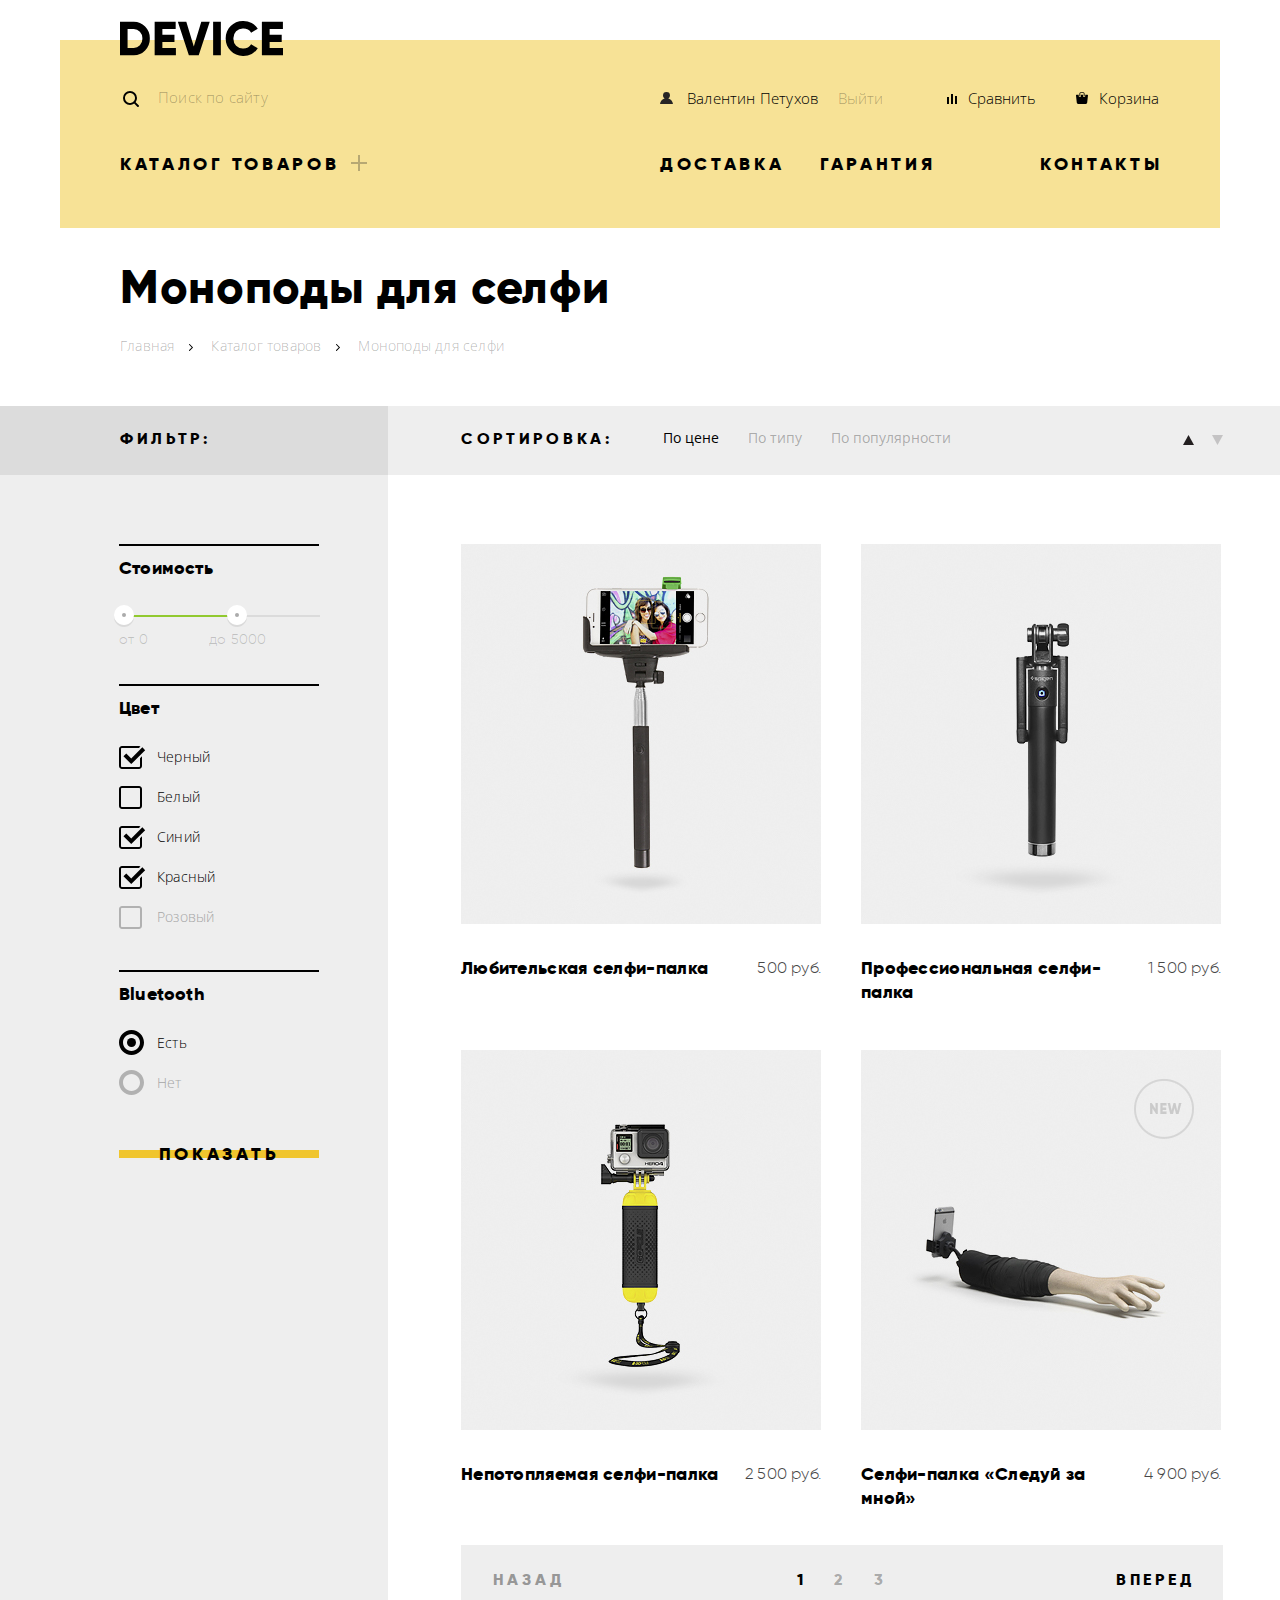
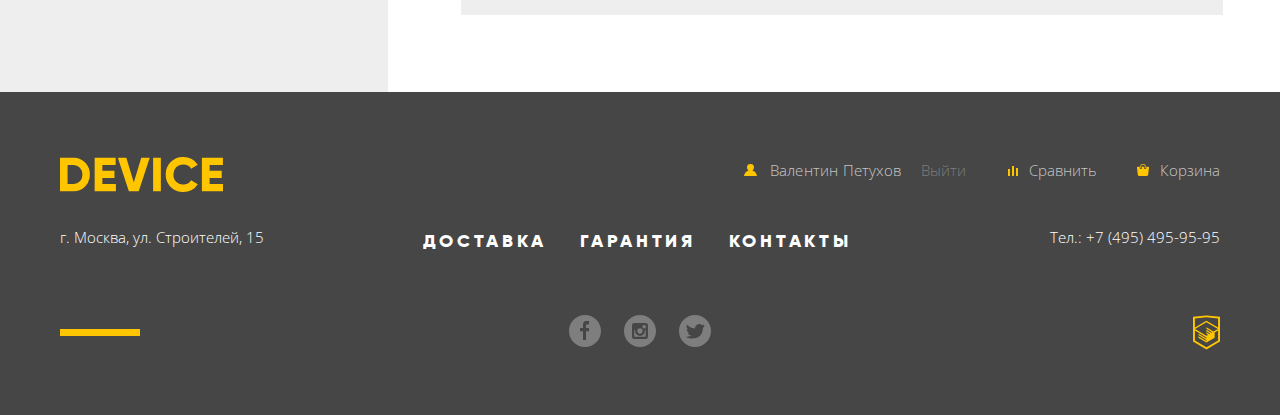
==== commit 66f95a9f: "Исправляет правую колонку первой строки header'a и footer'а" ====
--- a/catalog.html
+++ b/catalog.html
@@ -10,11 +10,9 @@
   <body>
     <header class="main-header container">
       <div class="background-wrapper">
-        <nav class="main-index-navigation">
-          <a class="header-logo" href="index.html">
-            <img src="img/logo-device.svg" width="163" height="35" alt="Логотип интернет-магазина «Девайс»">
-          </a>
-        </nav>
+        <a class="header-logo" href="index.html">
+          <img src="img/logo-device.svg" width="163" height="35" alt="Логотип интернет-магазина «Девайс»">
+        </a>
 
         <div class="header-row header-first-row">
           <form class="site-search" action="https://echo.htmlacademy.ru" method="get">
@@ -23,16 +21,12 @@
             <button class="search-button" type="submit" name="site-search-button"><span>Найти</span></button>
           </form>
 
-          <div class="header-right-column">
-            <div class="header-user-account">
-              <a class="user-profile" href="#">Валентин Петухов</a>
-              <a class="user-logout" href="#">Выйти</a>
-            </div>
-            <ul class="header-shoping-functions">
-              <li class="compare-function-item"><a class="compare-link" href="#">Сравнить</a></li>
-              <li class="shoping-function-item"><a class="cart-link" href="#">Корзина</a></li>
-            </ul>
-          </div>
+          <ul class="header-shoping-functions">
+            <li class="profile-function-item"><a class="profile-link" href="#">Валентин Петухов</a></li>
+            <li class="logout-function-item"><a class="logout-link" href="#">Выйти</a></li>
+            <li class="compare-function-item"><a class="compare-link" href="#">Сравнить</a></li>
+            <li class="cart-function-item"><a class="cart-link" href="#">Корзина</a></li>
+          </ul>
         </div>
 
         <div class="header-row header-second-row">
@@ -249,20 +243,20 @@
             <img src="img/logo-device-orange.svg" width="163" height="35" alt="Логотип интернет-магазина «Девайс»">
           </a>
 
-          <div class="footer-first-row-right-column">
-            <div class="footer-user-account">
-              <a class="user-profile" href="#">Валентин Петухов</a>
-              <a class="user-logout" href="#">Выйти</a>
-            </div>
-            <ul class="footer-shoping-functions">
-              <li class="compare-function-item">
-                <a class="compare-link" href="#">Сравнить</a>
-              </li>
-              <li class="shoping-function-item">
-                <a class="cart-link" href="#">Корзина</a>
-              </li>
-            </ul>
-          </div>
+          <ul class="footer-shoping-functions">
+            <li class="profile-function-item">
+              <a class="profile-link" href="#">Валентин Петухов</a>
+            </li>
+            <li class="logout-function-item">
+              <a class="logout-link" href="#">Выйти</a>
+            </li>
+            <li class="compare-function-item">
+              <a class="compare-link" href="#">Сравнить</a>
+            </li>
+            <li class="cart-function-item">
+              <a class="cart-link" href="#">Корзина</a>
+            </li>
+          </ul>
         </div>
 
         <div class="footer-row footer-second-row">
--- a/css/style.css
+++ b/css/style.css
@@ -147,15 +147,12 @@
 }
 
 /* Логотип */
-.main-index-navigation {
-  margin-bottom: 19px;
-}
-
 .main-header .header-logo {
   display: block;
   width: 163px;
   height: 35px;
   margin-left: 60px;
+  margin-bottom: 19px;
 }
 
 .header-logo img {
@@ -208,10 +205,6 @@
   width: 500px;
 }
 
-.header-first-row .header-right-column {
-  margin-top: 8px;
-}
-
 /* 1-я строка - Форма поиска */
 .site-search {
   position: relative;
@@ -378,35 +371,56 @@
 }
 
 /* 1-я строка - Правая колонка */
-.header-user-account {
+.header-first-row .header-shoping-functions {
   display: -webkit-box;
   display: -ms-flexbox;
   display: flex;
   -ms-flex-wrap: wrap;
       flex-wrap: wrap;
-  width: 260px;
-}
-
-.header-user-account a:nth-child(2n-1) {
+  width: 500px;
+  margin-top: 8px;
+}
+
+.header-shoping-functions li {
+  margin-right: 35px;
+}
+
+.header-shoping-functions li:nth-child(4n),
+.header-shoping-functions li:last-child {
+  margin-right: 0;
+}
+
+.header-shoping-functions .login-function-item {
+  margin-right: 210px;
+}
+
+.header-shoping-functions .profile-function-item {
   margin-right: 20px;
+}
+
+.header-shoping-functions .logout-function-item {
+  margin-right: 57px;
+}
+
+.login-link,
+.profile-link,
+.compare-link,
+.cart-link {
+  position: relative;
+
+  display: block;
+  padding-left: 28px;
+}
+
+.login-link,
+.profile-link {
   padding-left: 27px;
 
   letter-spacing: 0.2px;
 }
 
-.user-login,
-.user-profile {
-  position: relative;
-
-  display: block;
-  margin-right: 20px;
-  padding-left: 27px;
-
-  letter-spacing: 0.2px;
-}
-
-.user-login::before,
-.user-profile::before {
+.login-link::before,
+.profile-link::before {
   content: "";
   position: absolute;
   top: 9px;
@@ -420,57 +434,29 @@
   background-position: 0 0;
 }
 
-.user-login:hover::before,
-.user-login:focus::before,
-.user-profile:hover::before,
-.user-profile:focus::before {
+.login-link:hover::before,
+.login-link:focus::before,
+.profile-link:hover::before,
+.profile-link:focus::before {
   opacity: 0.6;
 }
 
-.user-login:active::before,
-.user-profile:active::before {
+.login-link:active::before,
+.profile-link:active::before {
   opacity: 0.3;
 }
 
-.header-user-account .user-logout {
+.header-shoping-functions .logout-link {
   color: rgba(0, 0, 0, 0.3);
 }
 
-.header-user-account .user-logout:hover,
-.header-user-account .user-logout:focus {
+.header-shoping-functions .logout-link:hover,
+.header-shoping-functions .logout-link:focus {
   color: rgba(0, 0, 0, 1);
 }
 
-.header-user-account .user-logout:active {
+.header-shoping-functions .logout-link:active {
   color: rgba(0, 0, 0, 0.5);
-}
-
-.header-shoping-functions {
-  display: -webkit-box;
-  display: -ms-flexbox;
-  display: flex;
-  -webkit-box-pack: justify;
-      -ms-flex-pack: justify;
-          justify-content: space-between;
-  -ms-flex-wrap: wrap;
-      flex-wrap: wrap;
-  width: 220px;
-}
-
-.header-shoping-functions li:nth-child(2n) {
-  margin-right: 0;
-}
-
-.compare-function-item {
-  margin-right: 31px;
-}
-
-.compare-function-item a,
-.shoping-function-item a {
-  position: relative;
-
-  display: block;
-  padding-left: 28px;
 }
 
 .compare-link::before {
@@ -2250,17 +2236,7 @@
 }
 
 /* Первая строка - Правая колонка*/
-.footer-first-row-right-column {
-  display: -webkit-box;
-  display: -ms-flexbox;
-  display: flex;
-  -webkit-box-pack: end;
-      -ms-flex-pack: end;
-          justify-content: flex-end;
-  width: 800px;
-}
-
-.footer-user-account {
+.footer-shoping-functions {
   display: -webkit-box;
   display: -ms-flexbox;
   display: flex;
@@ -2269,15 +2245,23 @@
           justify-content: flex-end;
   -ms-flex-wrap: wrap;
       flex-wrap: wrap;
-  width: 575px;
-}
-
-.footer-user-account a {
+  width: 800px;
+}
+
+.footer-shoping-functions li {
   margin-right: 35px;
-  padding-left: 28px;
-}
-
-.footer-user-account .user-login::before {
+}
+
+.footer-shoping-functions li:nth-child(6n),
+.footer-shoping-functions li:last-child {
+  margin-right: 0;
+}
+
+.footer-shoping-functions .profile-function-item{
+  margin-right: 20px;
+}
+
+.footer-shoping-functions .login-link::before {
   left: 1px;
 
   background-image: url("../img/icon-general-user-orange.svg");
@@ -2285,11 +2269,7 @@
   background-position: 0 0;
 }
 
-.footer-user-account .user-profile {
-  margin-right: 18px;
-}
-
-.footer-user-account .user-profile::before {
+.footer-shoping-functions .profile-link::before {
   left: 1px;
 
   background-image: url("../img/icon-general-user-orange.svg");
@@ -2297,35 +2277,19 @@
   background-position: 0 0;
 }
 
-.footer-user-account .user-logout {
+.footer-shoping-functions .logout-link {
   padding-left: 0;
 
   color: rgba(255, 255, 255, 0.3);
 }
 
-.footer-user-account .user-logout:hover,
-.footer-user-account .user-logout:focus {
+.footer-shoping-functions .logout-link:hover,
+.footer-shoping-functions .logout-link:focus {
   color: rgba(255, 255, 255, 1);
 }
 
-.footer-user-account .user-logout:active {
+.footer-shoping-functions .logout-link:active {
   color: rgba(255, 255, 255, 0.5);
-}
-
-.footer-shoping-functions {
-  display: -webkit-box;
-  display: -ms-flexbox;
-  display: flex;
-  -webkit-box-pack: justify;
-      -ms-flex-pack: justify;
-          justify-content: space-between;
-  -ms-flex-wrap: wrap;
-      flex-wrap: wrap;
-  width: 220px;
-}
-
-.footer-shoping-functions li:nth-child(2n) {
-  margin-right: 0;
 }
 
 .footer-shoping-functions .compare-link::before {
